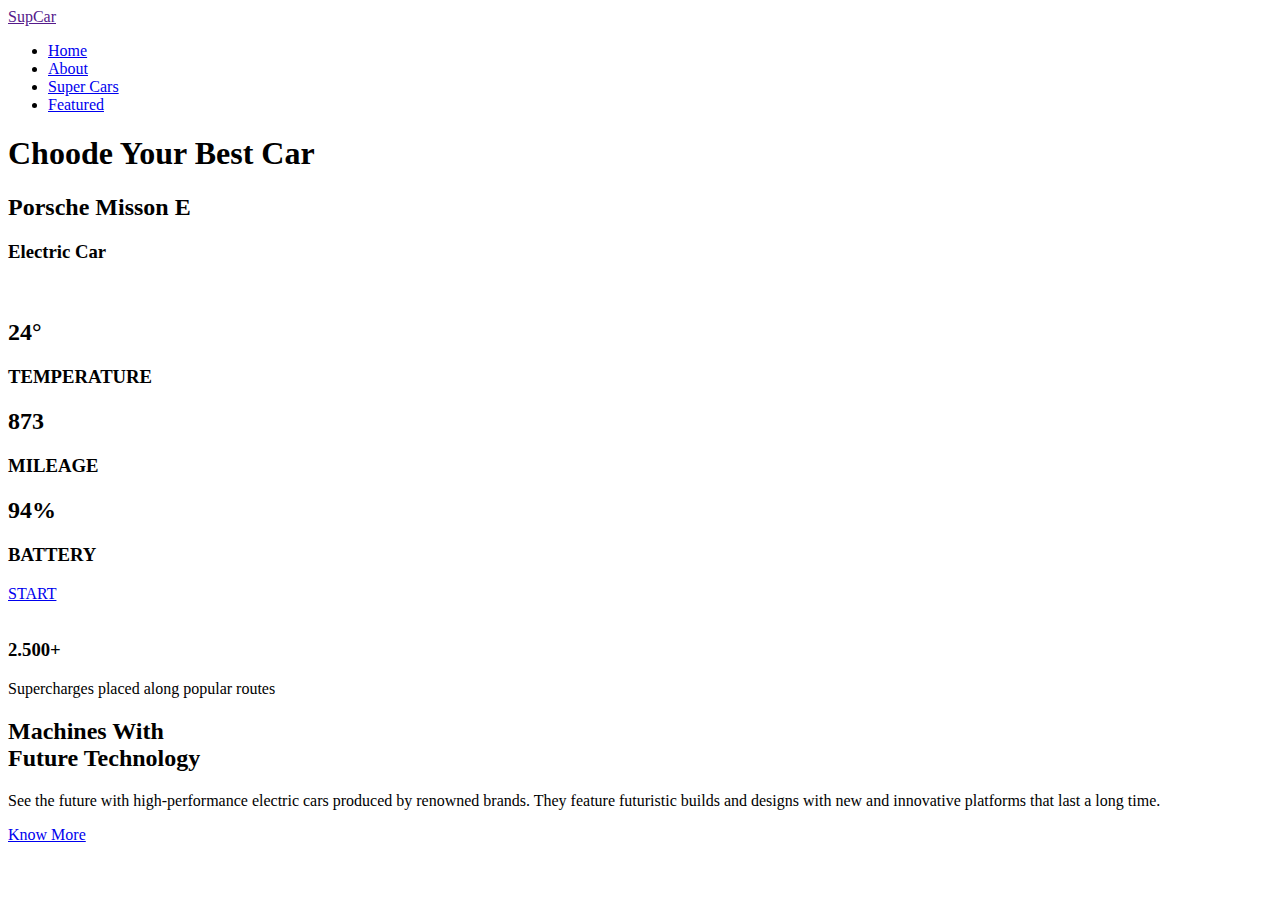
==== index.html @ 972b1c5b "button edit css" ====
<!DOCTYPE html>
<html lang="en">

<head>
    <meta charset="UTF-8">
    <meta name="viewport" content="width=device-width, initial-scale=1.0">

    <!--=============== FAVICON ===============-->
    <link rel="shortcut icon" href="assets/img/favicon.png" type="image/x-icon">

    <!--=============== REMIX ICONS ===============-->
    <link href="https://cdn.jsdelivr.net/npm/remixicon@2.5.0/fonts/remixicon.css" rel="stylesheet">

    <!--=============== SWIPER CSS ===============-->
    <link rel="stylesheet" href="">

    <!--=============== CSS ===============-->
    <link rel="stylesheet" href="assets/css/styles.css">
    <link rel="stylesheet" href="assets/css/myCustom.css">

    <title>Super car website - AbdullahMoin</title>
</head>

<body>
    <!--==================== HEADER ====================-->
    <header class="header" id="header">
        <nav class="nav container">
            <a href="" class="nav__logo">
                <i class="ri-steering-fill"></i>
                SupCar
            </a>
            <div class="nav__menu" id="nav-menu">
                <ul class="nav__list">
                    <li class="nav__item">
                        <a href="#home" class="nav__link">Home</a>
                    </li>
                    <li class="nav__item">
                        <a href="#about" class="nav__link">About</a>
                    </li>
                    <li class="nav__item">
                        <a href="#supercar" class="nav__link">Super Cars</a>
                    </li>
                    <li class="nav__item">
                        <a href="#featured" class="nav__link">Featured</a>
                    </li>
                </ul>

                <div class="nav__close" id="nav-close">
                    <i class="ri-close-line"></i>
                </div>
            </div>

            <!-- Togglar Button -->
            <div class="nav__toggle" id="nav-toggle">
                <i class="ri-menu-line"></i>
            </div>

        </nav>
    </header>

    <!--==================== MAIN ====================-->
    <main class="main">
        <!--==================== HOME ====================-->
        <section class="home section" id="home">
            <div class="shape shape__big"></div>
            <div class="shape shape__small"></div>


            <div class="home__container container grid">
                <div class="home__data">
                    <h1 class="home__title">
                        Choode Your Best Car
                    </h1>
                    <h2 class="home__subtitle">
                        Porsche Misson E
                    </h2>
                    <h3 class="home__elec">
                        <i class="ri-flashlight-fill"></i>
                        Electric Car
                    </h3>
                </div>

                <img src="assets/img/home.png" alt="" class="home__img">
                <div class="home__car">
                    <div class="home__car-data">
                        <div class="home__car-icon">
                            <i class="ri-temp-cold-line"></i>
                        </div>
                        <h2 class="home__car-number">24°</h2>
                        <h3 class="home__car-name">TEMPERATURE</h3>

                    </div>

                    <div class="home__car-data">
                        <div class="home__car-icon">
                            <i class="ri-dashboard-2-line"></i>
                        </div>
                        <h2 class="home__car-number">873</h2>
                        <h3 class="home__car-name">MILEAGE</h3>

                    </div>
                    <div class="home__car-data">
                        <div class="home__car-icon">
                            <i class="ri-flashlight-fill"></i>
                        </div>
                        <h2 class="home__car-number">94%</h2>
                        <h3 class="home__car-name">BATTERY</h3>

                    </div>

                </div>

                <a href="#" class="home__button">START</a>
            </div>

        </section>

        <!--==================== ABOUT ====================-->
        <section class="about section" id="about">
            <div class="about__container container grid">
                <div class="about__group">
                    <img src="assets/img/about.png" alt="" class="about__img">

                    <div class="about__card">
                        <h3 class="about__card-title">2.500+</h3>
                        <p class="about__card-description">Supercharges placed along popular routes</p>
                    </div>
                </div>

                <div class="about__data">
                    <h2 class="section__title about__title">Machines With <br> Future Technology</h2>
                    <p class="about__description">See the future with high-performance electric cars produced by
                        renowned brands. They feature futuristic builds and designs with
                        new and innovative platforms that last a long time.</p>

                    <a href="#" class="button">Know More</a>
                </div>


            </div>

        </section>

        <!--==================== POPULAR ====================-->
        <section class="popular section" id="popular">

        </section>

        <!--==================== FEATURES ====================-->
        <section class="features section">

        </section>

        <!--==================== FEATURED ====================-->
        <section class="featured section" id="featured">

        </section>

        <!--==================== OFFER ====================-->
        <section class="offer section">

        </section>

        <!--==================== LOGOS ====================-->
        <section class="logos section">

        </section>
    </main>

    <!--==================== FOOTER ====================-->
    <footer class="footer section">

    </footer>


    <!--========== SCROLL UP ==========-->


    <!--=============== SCROLL REVEAL ===============-->
    <script src=""></script>

    <!--=============== SWIPER JS ===============-->
    <script src=""></script>

    <!--=============== MIXITUP JS ===============-->
    <script src=""></script>

    <!--=============== MAIN JS ===============-->
    <script src="assets/js/main.js"></script>
</body>

</html>
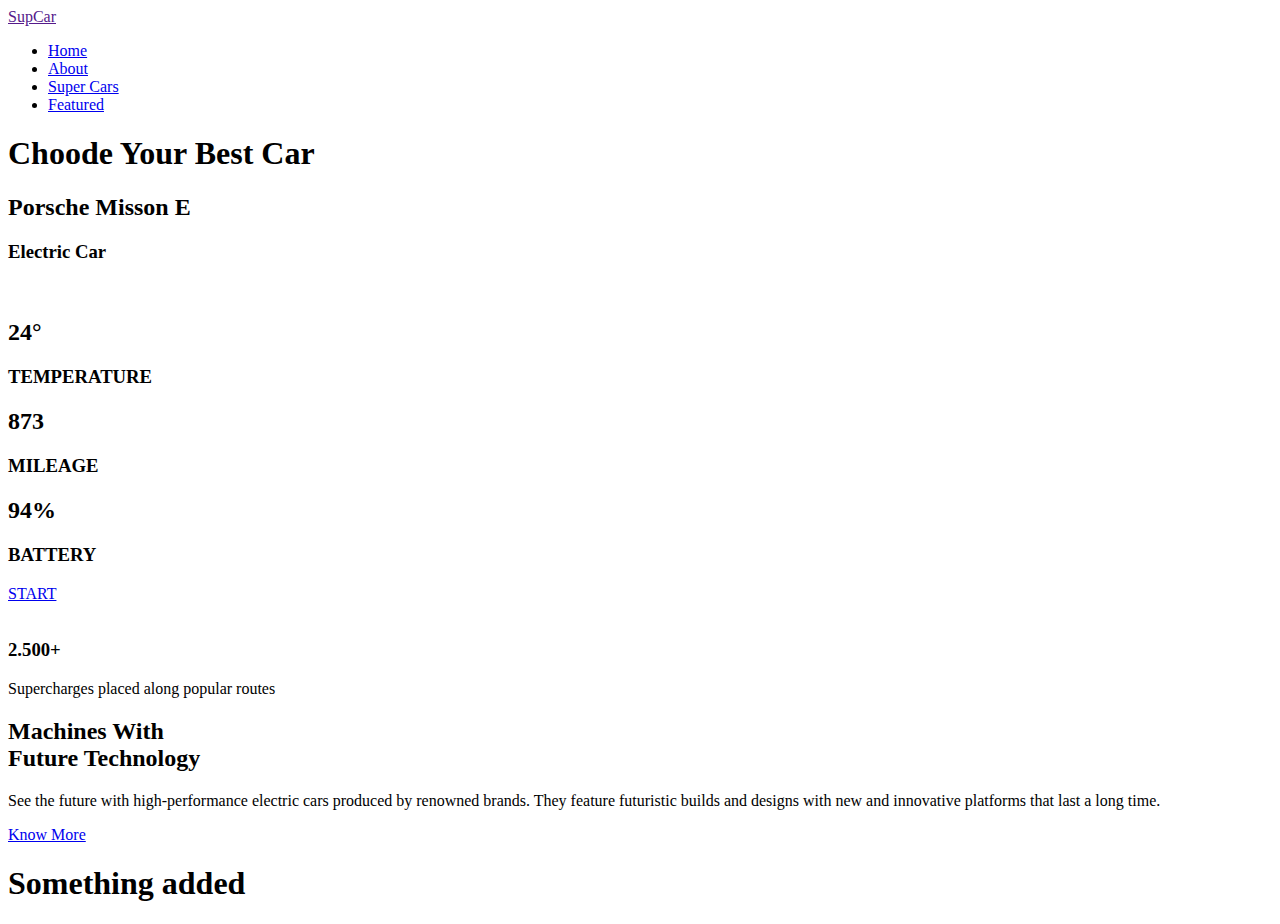
==== commit 03acd05e: "added" ====
--- a/index.html
+++ b/index.html
@@ -139,6 +139,8 @@
 
             </div>
 
+            <h1>Something added</h1>
+
         </section>
 
         <!--==================== POPULAR ====================-->
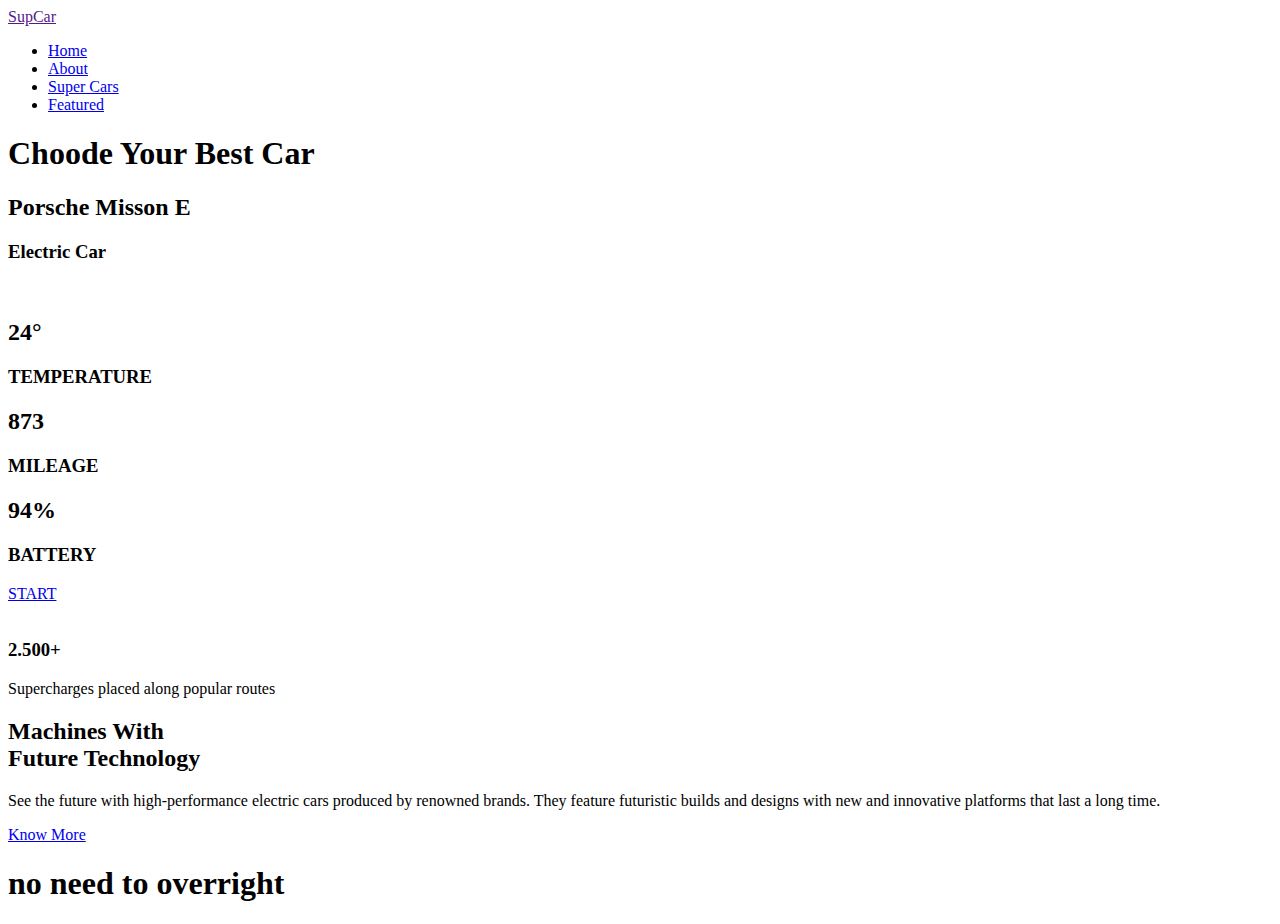
==== commit 121a594c: "git checked" ====
--- a/index.html
+++ b/index.html
@@ -138,8 +138,7 @@
 
 
             </div>
-
-            <h1>Something added</h1>
+            <h1>no need to overright</h1>
 
         </section>
 
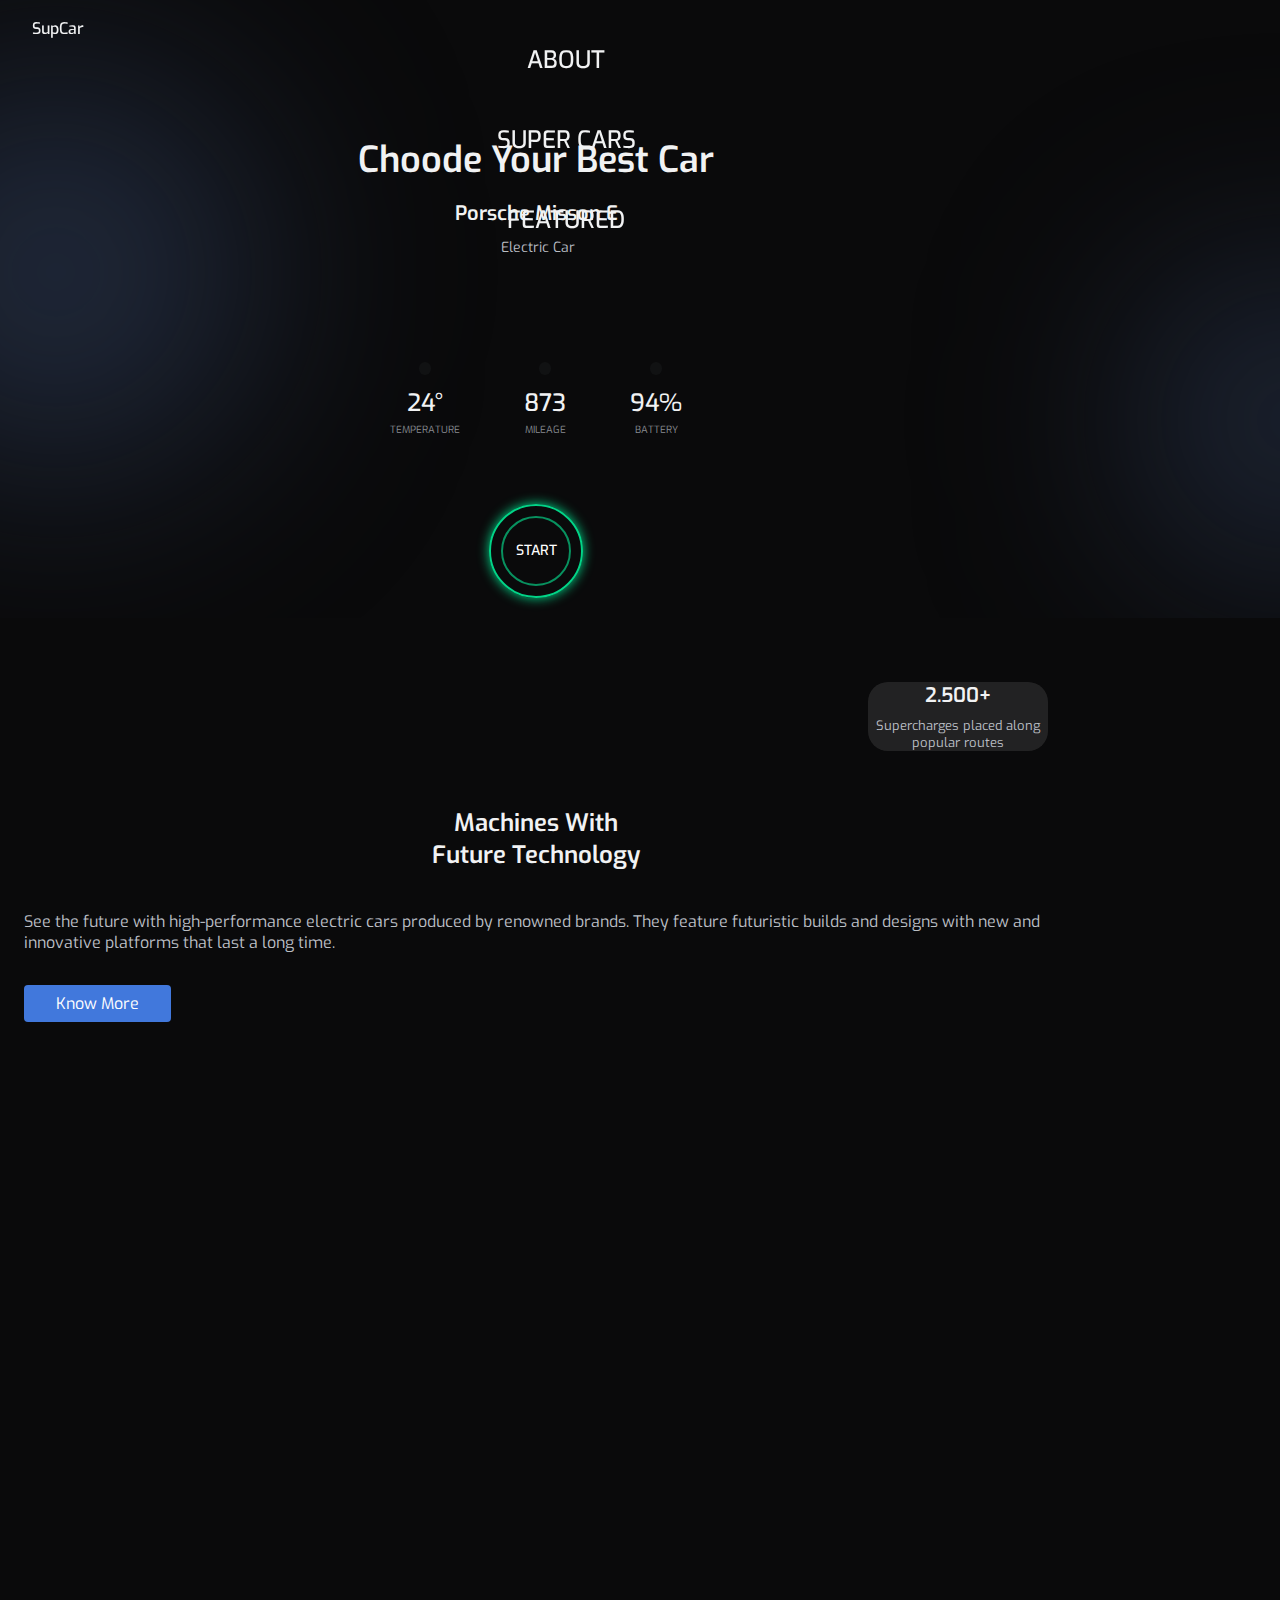
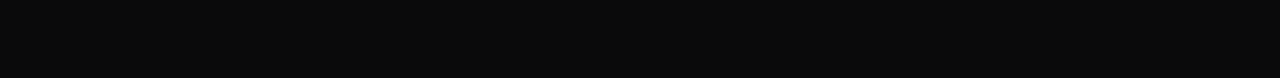
==== commit 74c88506: "laptop Update" ====
--- a/index.html
+++ b/index.html
@@ -138,7 +138,7 @@
 
 
             </div>
-            <h1>no need to overright</h1>
+            
 
         </section>
 
--- a/assets/css/styles.css
+++ b/assets/css/styles.css
@@ -0,0 +1,446 @@
+/*=============== GOOGLE FONTS ===============*/
+@import url("https://fonts.googleapis.com/css2?family=Exo:wght@400;500;600&display=swap");
+
+/*=============== VARIABLES CSS ===============*/
+:root {
+  --header-height: 3.5rem;
+
+  /*========== My Custom Colors ==========*/
+  /*Color mode HSL(hue, saturation, lightness)*/
+  --first-color: hsl(219, 69%, 56%);
+  --first-color-alt: hsl(219, 69%, 52%);
+  --title-color: hsl(219, 8%, 95%);
+  --text-color: hsl(219, 8%, 75%);
+  --text-color-light: hsl(219, 4%, 55%);
+  --white-color: #fff;
+  --body-color: hsl(219, 4%, 4%);
+  --container-color: hsl(219, 4%, 7%);
+
+  /*========== My Custom Font and typography ==========*/
+  /*.5rem = 8px | 1rem = 16px ...*/
+  --body-font: 'Exo', sans-serif;
+  --h1-font-size: 1.5rem;
+  --h2-font-size: 1.25rem;
+  --h3-font-size: 1rem;
+  --normal-font-size: .938rem;
+  --small-font-size: .813rem;
+  --smaller-font-size: .75rem;
+
+  /*========== Font weight ==========*/
+  --font-medium: 500;
+  --font-semi-bold: 600;
+
+  /*========== z index ==========*/
+  --z-tooltip: 10;
+  --z-fixed: 100;
+}
+
+@media screen and (min-width: 968px) {
+  :root {
+    --h1-font-size: 2.25rem;
+    --h2-font-size: 1.5rem;
+    --h3-font-size: 1.25rem;
+    --normal-font-size: 1rem;
+    --small-font-size: .875rem;
+    --smaller-font-size: .813rem;
+  }
+}
+
+/*=============== BASE ===============*/
+* {
+  box-sizing: border-box;
+  padding: 0;
+  margin: 0;
+}
+
+html {
+  scroll-behavior: smooth;
+}
+
+body {
+  font-family: var(--body-font);
+  font-size: var(--normal-font-size);
+  background-color: var(--body-color);
+  color: var(--text-color);
+}
+
+h1, h2, h3 {
+  color: var(--title-color);
+  font-weight: var(--font-semi-bold);
+}
+
+ul {
+  list-style: none;
+}
+
+a {
+  text-decoration: none;
+}
+
+img {
+  max-width: 100%;
+  height: auto;
+}
+
+/*=============== REUSABLE CSS CLASSES ===============*/
+.container {
+  max-width: 1024px;
+  margin-right: 1.5rem;
+  margin-left: 1.5rem;
+}
+
+.grid {
+  display: grid;
+  gap: 1.5rem;
+}
+
+.section {
+  padding: 4.5rem 0 2rem;
+}
+
+.section__title {
+  font-size: var(--h2-font-size);
+  text-align: center;
+  margin-bottom: 2.5rem;
+}
+
+.main {
+  overflow: hidden;
+}
+
+/* ======== Shape Design ======*/
+
+.shape{
+  background-color: hsla(219, 33%, 32%, .5);
+  filter:blur(112px);
+  border-radius: 50%;
+
+}
+.shape__big{
+  width: 400px;
+  height: 400px;
+
+}
+.shape__small{
+  width: 300px;
+  height: 300px;
+
+}
+
+/*=============== HEADER & NAV ===============*/
+
+.header{
+  width: 100%;
+  background-color: transparent;
+  position: fixed;
+  top: 0;
+  left: 0;
+  z-index: var(--z-fixed);
+}
+.nav{
+  height: var(--header-height);
+  display: flex;
+  justify-content: space-between;
+  align-items: center;
+}
+.nav__logo,
+.nav__toggle{
+  color: var(--title-color);
+  display: inline-flex;
+}
+.nav__logo{
+  align-items: center;
+  column-gap: .5rem;
+  font-weight: var(--font-medium);
+  transition: .3s;
+}
+.nav__logo i{
+font-size: 1.25rem;
+}
+.nav__logo:hover{
+  color: var(--first-color);
+}
+.nav__toggle{
+  font-size: 1.25rem;
+  cursor: pointer;
+}
+@media screen and (max-width: 767px) {
+  .nav__menu{
+    position: fixed;
+    background-color: hsl(0, 0%, 100%, .1);
+    top: 0;
+    right: -100%;
+    width: 100%;
+    height: 100%;
+    backdrop-filter: blur(96px);
+    transition: .3s;
+  }
+}
+
+.nav__list{
+display: flex;
+flex-direction: column;
+text-align: center;
+row-gap: 3rem;
+padding-top: 9rem;
+}
+.nav__link{
+  text-transform: uppercase;
+  color: var(--title-color);
+  font-size: var(--h2-font-size);
+  font-weight: var(--font-medium);
+  transition: .3s;
+}
+.nav__link:hover{
+  color: var(--first-color);
+
+}
+.nav__close{
+  font-size: 2rem;
+  column-rule: var(--white-color);
+  position: absolute;
+  top: 1rem;
+  right: 1rem;
+  cursor: pointer;
+}
+/* Show menu */
+.show-menu{
+  right: 0;
+}
+
+/* Change background header */
+.scroll-header{
+  border-radius: 0 0 1rem 1rem;
+  background-color: var(--body-color);
+  box-shadow: 0 2px 4px hsla(0, 0%, 1%, 1);
+}
+
+/* Active link */
+
+
+/*=============== HOME ===============*/
+
+.home{
+  position: relative;
+  overflow: hidden;
+
+}
+.home__container{
+  position: relative;
+  padding-top: 4rem;
+  row-gap: 3rem;
+}
+.home__data{
+  text-align: center;
+}
+.home__title{
+  font-size: var(--h1-font-size);
+  margin-bottom: 1rem;
+}
+.home__subtitle{
+  font-size: var(--h3-font-size);
+  margin-bottom: .25rem;
+}
+.home__elec{
+  font-size: var(--small-font-size);
+  font-weight: 400;
+  color: var(--text-color);
+  display: inline-flex;
+  align-items: center;
+  column-gap: .25rem;
+
+}
+.home__elec i{
+  color: var(--first-color);
+
+}
+.home__img{
+  width: 280px;
+  justify-self: center;
+
+}
+.home__car{
+  display: flex;
+  justify-content: center;
+  align-items: center;
+  column-gap: 4rem;
+  margin-bottom: 2rem;
+
+}
+.home__car-name{
+  font-size: .625rem;
+  font-weight: 400;
+  color: var(--text-color-light);
+
+}
+.home__car-data{
+  text-align: center;
+
+}
+.home__car-number{
+  font-size: var(--h2-font-size);
+  font-weight: var(--font-medium);
+  margin-bottom: .25rem;
+
+}
+.home__car-icon{
+  background-color: var(--container-color);
+  border-radius: 50%;
+  padding: .376rem;
+  display: inline-flex;
+  justify-content: center;
+  align-items: center;
+  font-size: .875rem;
+  margin-bottom: .75rem;
+
+}
+.home__button{
+  position: relative;
+  border: 2px solid hsl(158, 89%, 30%);
+  width: 70px;
+  height: 70px;
+  border-radius: 50%;
+  display: flex;
+  align-items: center;
+  justify-content: center;
+  justify-self: center;
+  font-size: var(--small-font-size);
+  color: var(--white-color);
+  font-weight: var(--font-medium);
+}
+
+.home__button::before{
+  content: '';
+  border: 2px solid hsl(158, 98%, 42%);
+  width: 90px;
+  height: 90px;
+  position: absolute;
+  border-radius: 50%;
+  box-shadow: 0 0 12px hsl(158, 98%, 43%);
+  transition: .3s;
+  animation: button;
+
+}
+
+.home .shape__big,
+.home .shape__small{
+  position: absolute;
+}
+
+.home .shape__big{
+  left: -9rem;
+  right: -4rem;
+}
+.home .shape__small{
+  right: -10rem;
+  bottom: 3rem;
+}
+
+/* Button animate */
+@keyframes button {
+  0%{
+    box-shadow: 0 0 12px hsl(158, 98%, 43%);
+
+  }
+  50%{
+    box-shadow: 0 0 24px hsl(158, 98%, 43%);
+
+  }
+  
+}
+
+/*=============== BUTTON ===============*/
+.button{
+  display: inline-block;
+  background-color: var(--first-color);
+  color: var(--white-color);
+  padding: .5rem 2rem;
+  border-radius: .25rem;
+  font-size: var(--normal-font-size);
+  transition: .3s;
+}
+.button:hover{
+  background-color: var(--first-color-alt);
+}
+
+/*=============== ABOUT ===============*/
+.about__container{
+  row-gap: 6rem;
+
+}
+.about__group{
+  position: relative;
+
+}
+.about_-img{
+  width: 310px;
+  border-radius: .5rem;
+
+}
+.about__card{
+  width: 180px;
+  position: absolute;
+  right: 0;
+  bottom: -2.5rem;
+  background-color: hsla(0, 0%, 100%, .1);
+  backdrop-filter: 1rem .75rem;
+  text-align: center;
+  border-radius: 1.25rem;
+}
+.about__card-title{
+  font-size: var(--h3-font-size);
+  margin-bottom: 0.5rem;
+}
+.about__card-description{
+  font-size: var(--smaller-font-size);
+}
+
+.about_-title{
+  text-align: initial;
+  margin-bottom: 2rem;
+}
+.about__description{
+  margin-bottom: 2rem;
+}
+
+/*=============== POPULAR ===============*/
+
+
+/* Swiper class */
+
+
+/*=============== FEATURES ===============*/
+
+
+/*=============== FEATURED ===============*/
+
+
+/* Active link featured */
+
+
+/*=============== OFFER ===============*/
+
+
+/*=============== LOGOS ===============*/
+
+
+/*=============== FOOTER ===============*/
+
+
+/*=============== SCROLL BAR ===============*/
+
+
+/*=============== SCROLL UP ===============*/
+
+
+/* Show Scroll Up*/
+
+
+/*=============== BREAKPOINTS ===============*/
+/* For small devices */
+
+
+/* For medium devices */
+
+
+/* For large devices */
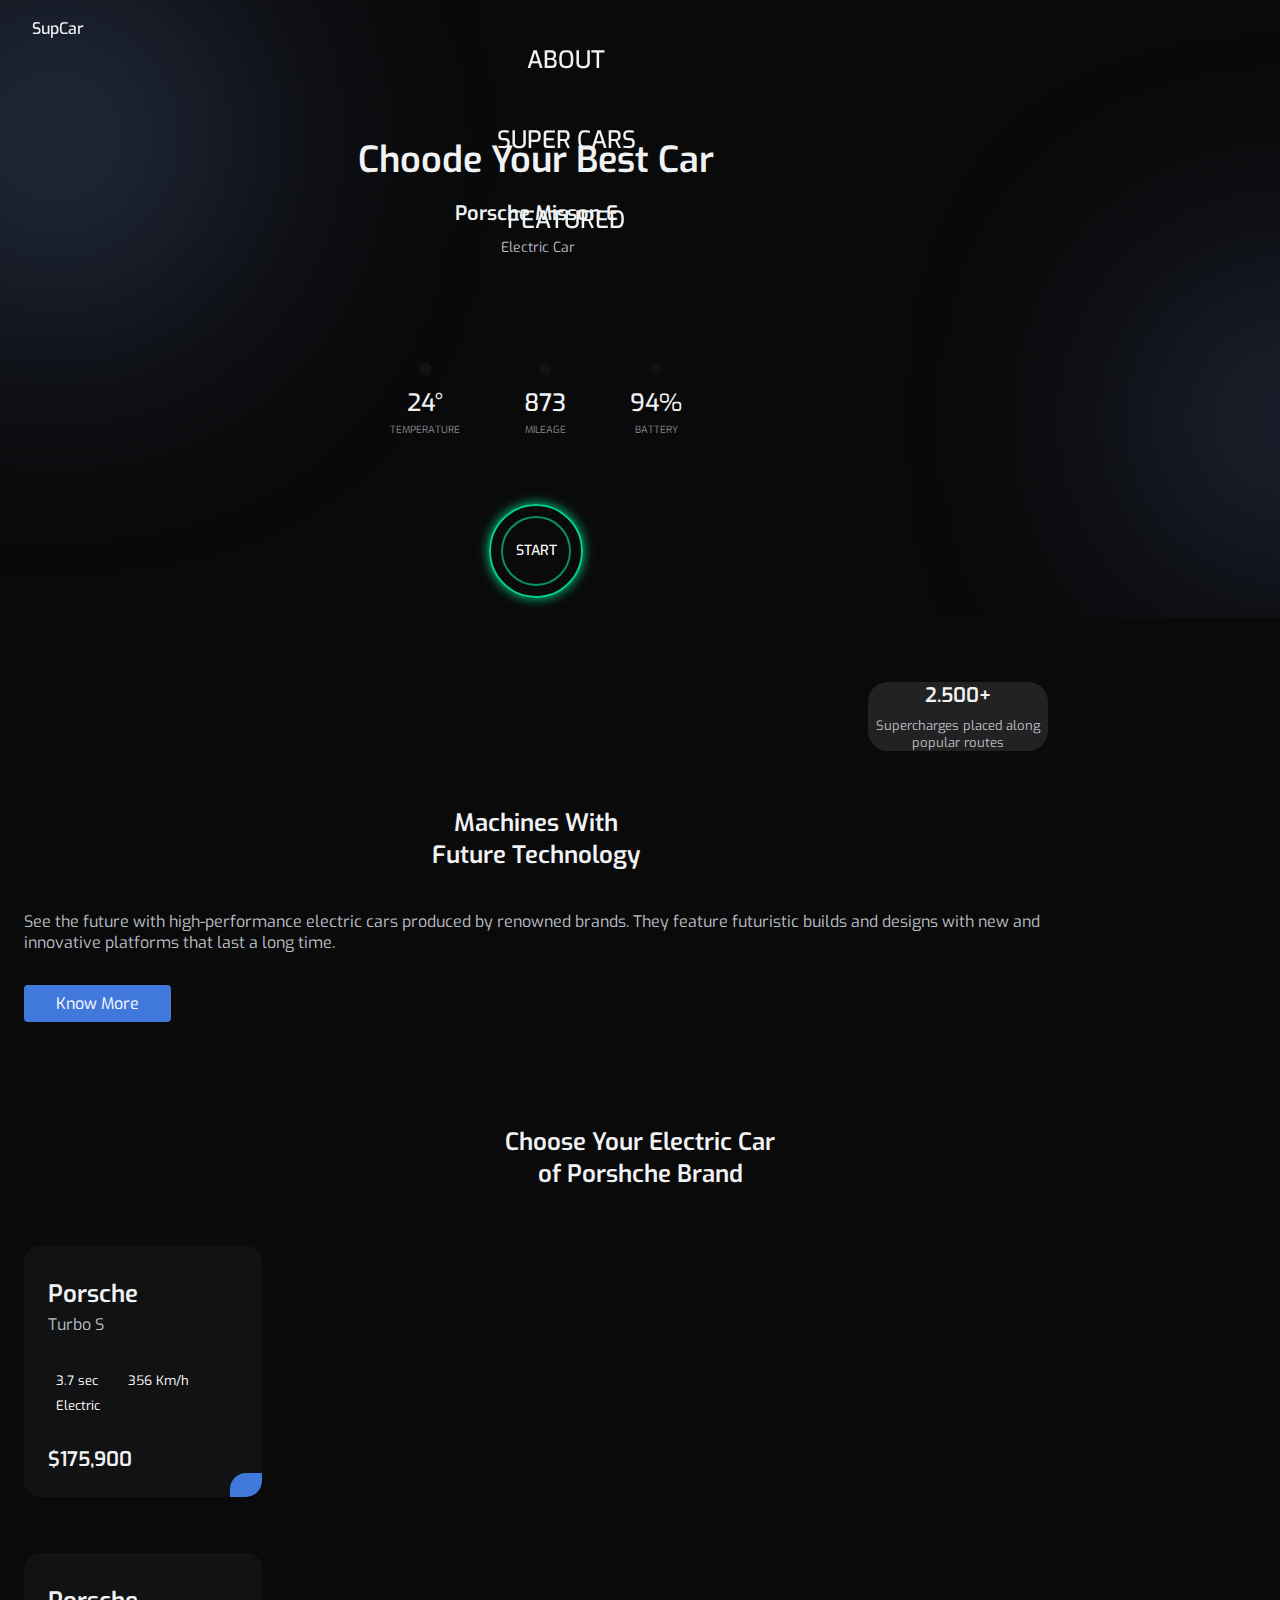
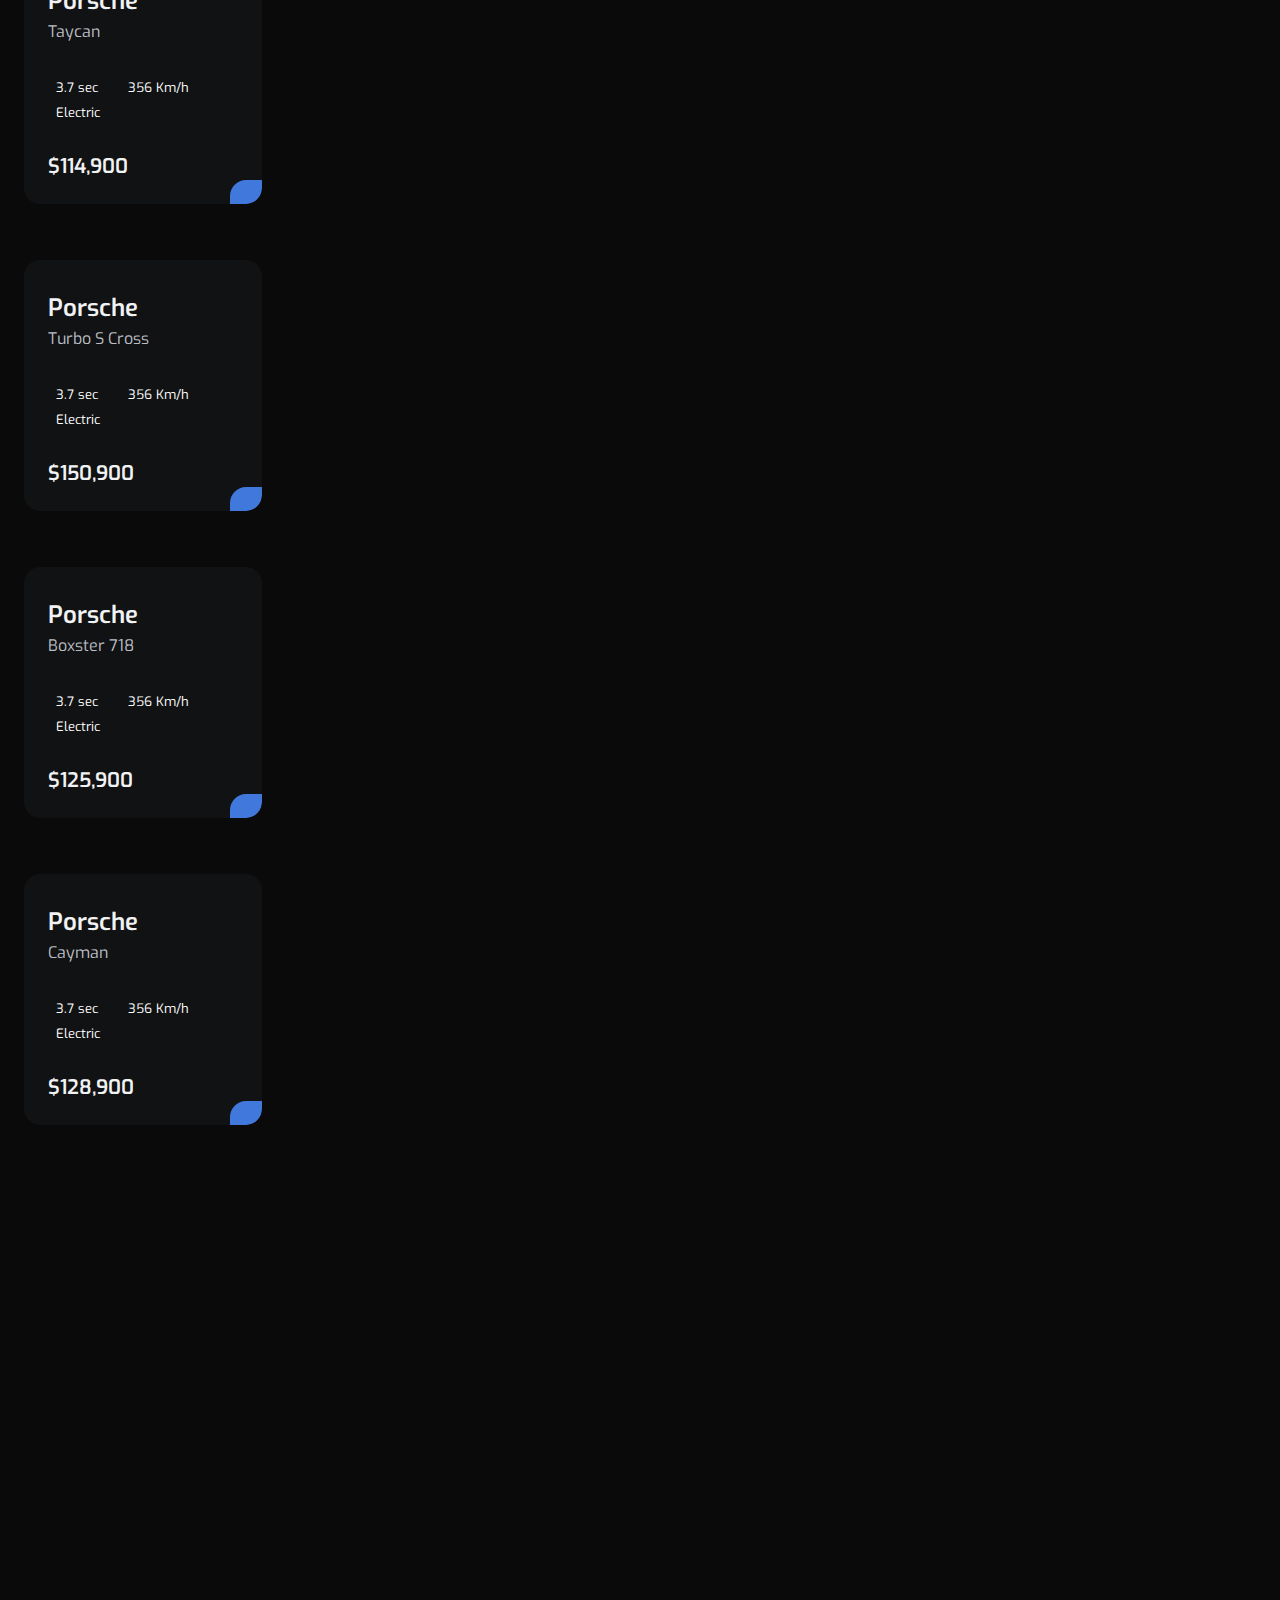
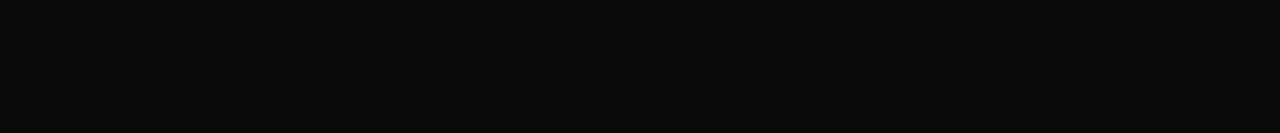
==== commit 0dc2e930: "popular section" ====
--- a/index.html
+++ b/index.html
@@ -12,7 +12,7 @@
     <link href="https://cdn.jsdelivr.net/npm/remixicon@2.5.0/fonts/remixicon.css" rel="stylesheet">
 
     <!--=============== SWIPER CSS ===============-->
-    <link rel="stylesheet" href="">
+    <link rel="stylesheet" href="assets/css/swiper-bundle.min.css">
 
     <!--=============== CSS ===============-->
     <link rel="stylesheet" href="assets/css/styles.css">
@@ -144,6 +144,149 @@
 
         <!--==================== POPULAR ====================-->
         <section class="popular section" id="popular">
+            <h2 class="section__title">
+                Choose Your Electric Car <br> of Porshche Brand
+            </h2>
+            <div class="popular__container container swiper">
+                <div class="swiper-wrapper">
+                    <article class="popular__card swiper-slide">
+                        <div class="shape shape__smaller">
+
+                            <h1 class="popular__title">Porsche</h1>
+                            <h3 class="popular__subtitle">Turbo S</h3>
+
+                            <img src="assets/img/popular1.png" alt="" class="popular__img">
+
+                            <div class="popular__data">
+                                <div class="popular__data-group">
+                                    <i class="ri-dashboard-2-line"></i> 3.7 sec
+                                </div>
+                                <div class="popular__data-group">
+                                    <i class="ri-exchange-funds-line"></i> 356 Km/h
+                                </div>
+                                <div class="popular__data-group">
+                                    <i class="ri-charging-pile-2-line"></i> Electric
+                                </div>
+                            </div>
+
+                            <h3 class="popular__price">$175,900</h3>
+                            <button class="button popular__button">
+                                <i class="ri-shopping-bag-2-line"></i>
+                            </button>
+                        </div>
+                    </article>
+
+                    <article class="popular__card swiper-slide">
+                        <div class="shape shape__smaller">
+
+                            <h1 class="popular__title">Porsche</h1>
+                            <h3 class="popular__subtitle">Taycan</h3>
+
+                            <img src="assets/img/popular2.png" alt="" class="popular__img">
+
+                            <div class="popular__data">
+                                <div class="popular__data-group">
+                                    <i class="ri-dashboard-2-line"></i> 3.7 sec
+                                </div>
+                                <div class="popular__data-group">
+                                    <i class="ri-exchange-funds-line"></i> 356 Km/h
+                                </div>
+                                <div class="popular__data-group">
+                                    <i class="ri-charging-pile-2-line"></i> Electric
+                                </div>
+                            </div>
+
+                            <h3 class="popular__price">$114,900</h3>
+                            <button class="button popular__button">
+                                <i class="ri-shopping-bag-2-line"></i>
+                            </button>
+                        </div>
+                    </article>
+
+                    <article class="popular__card swiper-slide">
+                        <div class="shape shape__smaller">
+
+                            <h1 class="popular__title">Porsche</h1>
+                            <h3 class="popular__subtitle">Turbo S Cross</h3>
+
+                            <img src="assets/img/popular3.png" alt="" class="popular__img">
+
+                            <div class="popular__data">
+                                <div class="popular__data-group">
+                                    <i class="ri-dashboard-2-line"></i> 3.7 sec
+                                </div>
+                                <div class="popular__data-group">
+                                    <i class="ri-exchange-funds-line"></i> 356 Km/h
+                                </div>
+                                <div class="popular__data-group">
+                                    <i class="ri-charging-pile-2-line"></i> Electric
+                                </div>
+                            </div>
+
+                            <h3 class="popular__price">$150,900</h3>
+                            <button class="button popular__button">
+                                <i class="ri-shopping-bag-2-line"></i>
+                            </button>
+                        </div>
+                    </article>
+
+                    <article class="popular__card swiper-slide">
+                        <div class="shape shape__smaller">
+
+                            <h1 class="popular__title">Porsche</h1>
+                            <h3 class="popular__subtitle">Boxster 718</h3>
+
+                            <img src="assets/img/popular4.png" alt="" class="popular__img">
+
+                            <div class="popular__data">
+                                <div class="popular__data-group">
+                                    <i class="ri-dashboard-2-line"></i> 3.7 sec
+                                </div>
+                                <div class="popular__data-group">
+                                    <i class="ri-exchange-funds-line"></i> 356 Km/h
+                                </div>
+                                <div class="popular__data-group">
+                                    <i class="ri-charging-pile-2-line"></i> Electric
+                                </div>
+                            </div>
+
+                            <h3 class="popular__price">$125,900</h3>
+                            <button class="button popular__button">
+                                <i class="ri-shopping-bag-2-line"></i>
+                            </button>
+                        </div>
+                    </article>
+
+                    <article class="popular__card swiper-slide">
+                        <div class="shape shape__smaller">
+
+                            <h1 class="popular__title">Porsche</h1>
+                            <h3 class="popular__subtitle">Cayman</h3>
+
+                            <img src="assets/img/popular5.png" alt="" class="popular__img">
+
+                            <div class="popular__data">
+                                <div class="popular__data-group">
+                                    <i class="ri-dashboard-2-line"></i> 3.7 sec
+                                </div>
+                                <div class="popular__data-group">
+                                    <i class="ri-exchange-funds-line"></i> 356 Km/h
+                                </div>
+                                <div class="popular__data-group">
+                                    <i class="ri-charging-pile-2-line"></i> Electric
+                                </div>
+                            </div>
+
+                            <h3 class="popular__price">$128,900</h3>
+                            <button class="button popular__button">
+                                <i class="ri-shopping-bag-2-line"></i>
+                            </button>
+                        </div>
+                    </article>
+                </div>
+
+                <div class="swiper-pagination"></div>
+            </div>
 
         </section>
 
@@ -181,7 +324,7 @@
     <script src=""></script>
 
     <!--=============== SWIPER JS ===============-->
-    <script src=""></script>
+    <script src="/assets/js/swiper-bundle.min.js"></script>
 
     <!--=============== MIXITUP JS ===============-->
     <script src=""></script>
--- a/assets/css/styles.css
+++ b/assets/css/styles.css
@@ -110,7 +110,7 @@
 
 /* ======== Shape Design ======*/
 
-.shape{
+.home .shape{
   background-color: hsla(219, 33%, 32%, .5);
   filter:blur(112px);
   border-radius: 50%;
@@ -125,6 +125,12 @@
   width: 300px;
   height: 300px;
 
+}
+
+.shape__smaller{
+  width: 180px;
+  /* height: 180px; */
+  /* filter: blur(64px); */
 }
 
 /*=============== HEADER & NAV ===============*/
@@ -318,7 +324,7 @@
   border-radius: 50%;
   box-shadow: 0 0 12px hsl(158, 98%, 43%);
   transition: .3s;
-  animation: button;
+  animation: button 3s infinite; 
 
 }
 
@@ -329,7 +335,7 @@
 
 .home .shape__big{
   left: -9rem;
-  right: -4rem;
+  top: -4rem;
 }
 .home .shape__small{
   right: -10rem;
@@ -405,9 +411,91 @@
 
 /*=============== POPULAR ===============*/
 
+.popular__container{
+  padding-top: 1rem;
+
+}
+.popular__card{
+  position: relative;
+  width: 238px;
+  background-color: var(--container-color);
+  padding: 2rem 1.5rem 1.5rem;
+  border-radius: 1rem;
+  margin-bottom: 3.5rem;
+  overflow: hidden;
+}
+/* .popular__card .shape__smaller{
+  position: absolute;
+  top: -2.5rem;
+  left: -2.5rem;
+} */
+
+.popular__title,
+.popular__subtitle,
+.popular__img{
+  position: relative;
+}
+.popular__title{
+  font-size: var(--h2-font-size);
+  margin-bottom: 0.25rem;
+
+}
+.popular__subtitle{
+  font-size: var(--normal-font-size);
+  color: var(--text-color);
+  font-weight: 400;
+
+}
+.popular__img{
+  width: 160px;
+  margin: .75rem 0 1.25rem 1.5rem;
+  transition: .3s;
+}
+.popular__data{
+  display: grid;
+  grid-template-columns: repeat(2, max-content);
+  gap: .5rem 1.25rem;
+  margin-bottom: 2rem;
+}
+.popular__data-group{
+  display: inline-flex;
+  align-items: center;
+  column-gap: .5rem;
+  font-size: var(--smaller-font-size);
+  color: var(--white-color);
+
+}
+.popular__data i{
+  font-size: 1rem;
+}
+.popular__price{
+  font-size: var(--h3-font-size);
+}
+.popular__button{
+  border: none;
+  outline: none;
+  padding: .75rem 1rem;
+  position: absolute;
+  right: 0;
+  bottom: 0;
+  border-radius: 1rem 0 1rem 0;
+  cursor: pointer;
+}
+.popular__button i{
+  font-size: 1.25rem;
+}
+.popular__card:hover .popular__img{
+  transform: translateY(-.5rem);
+}
 
 /* Swiper class */
 
+.swiper-pagination-bullet{
+  background: var(--text-color);
+}
+.swiper-pagination-bullet-active{
+  background-color: var(--first-color);
+}
 
 /*=============== FEATURES ===============*/
 
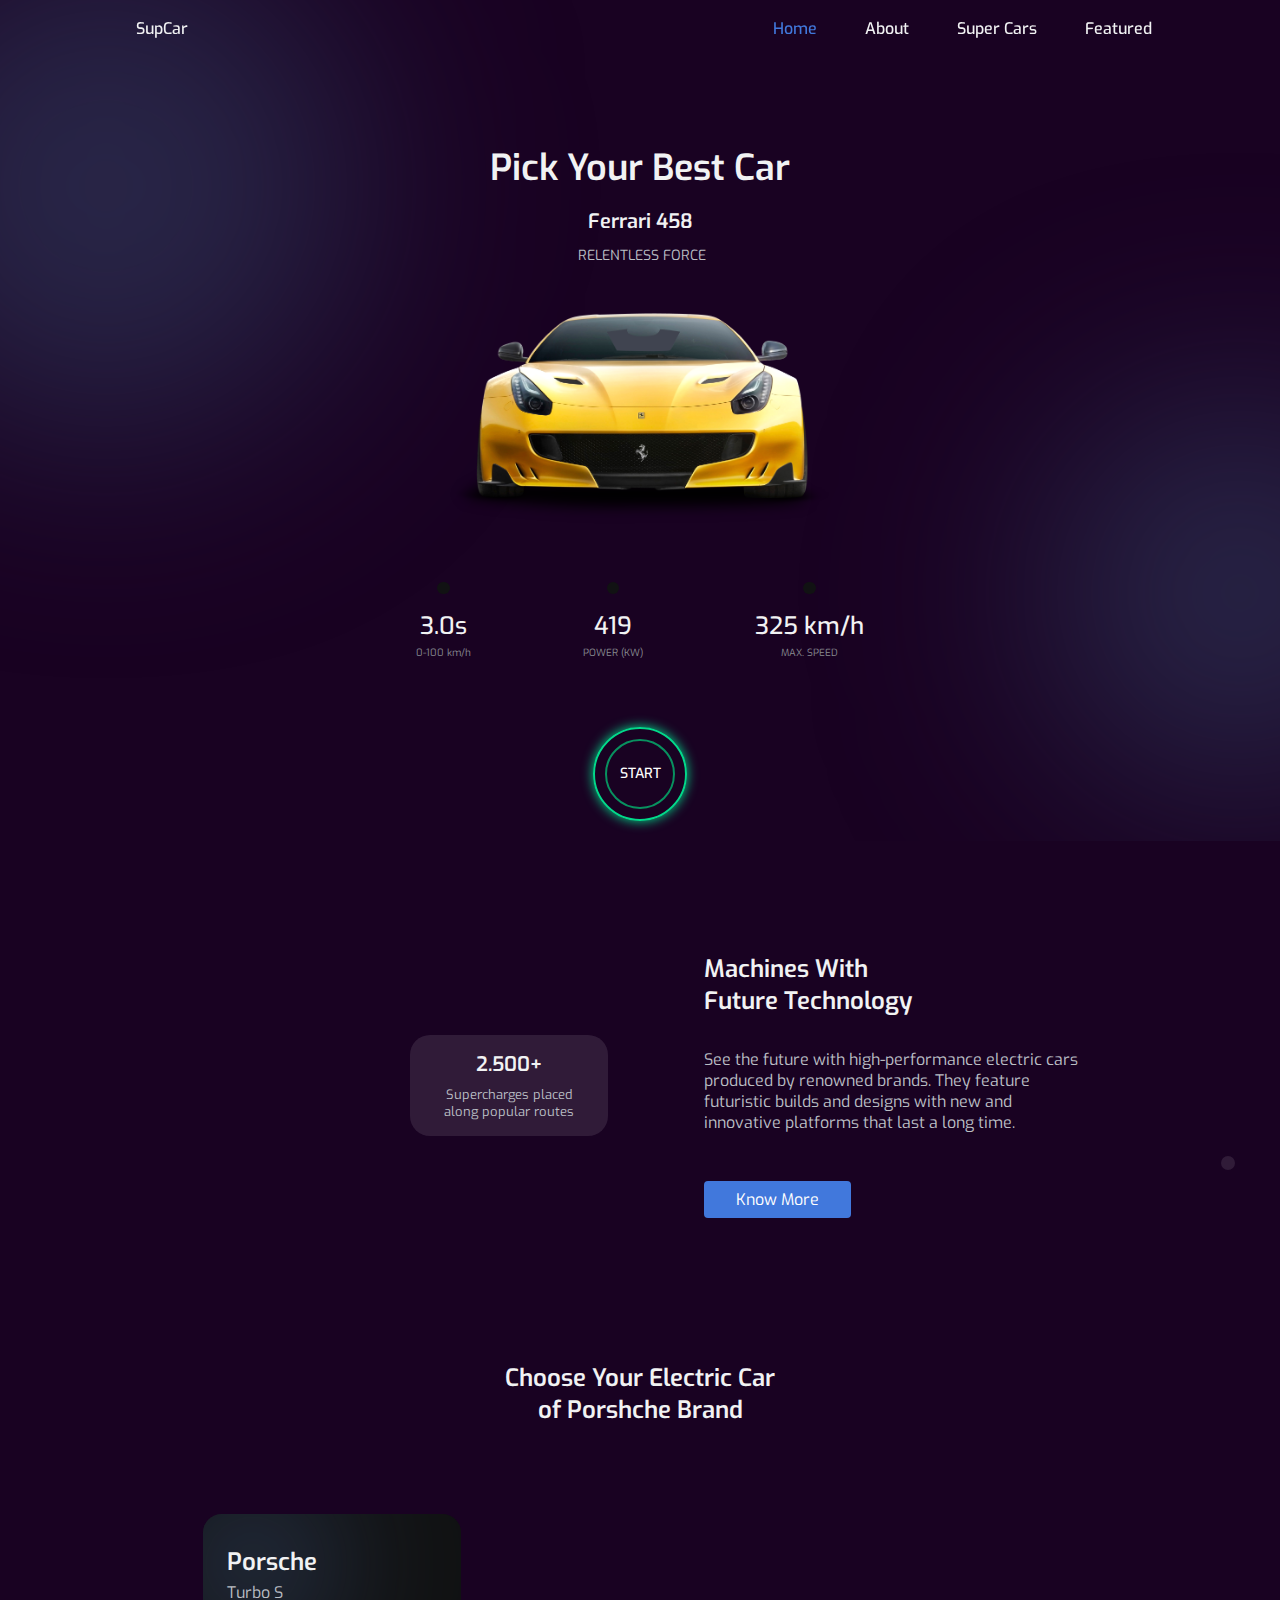
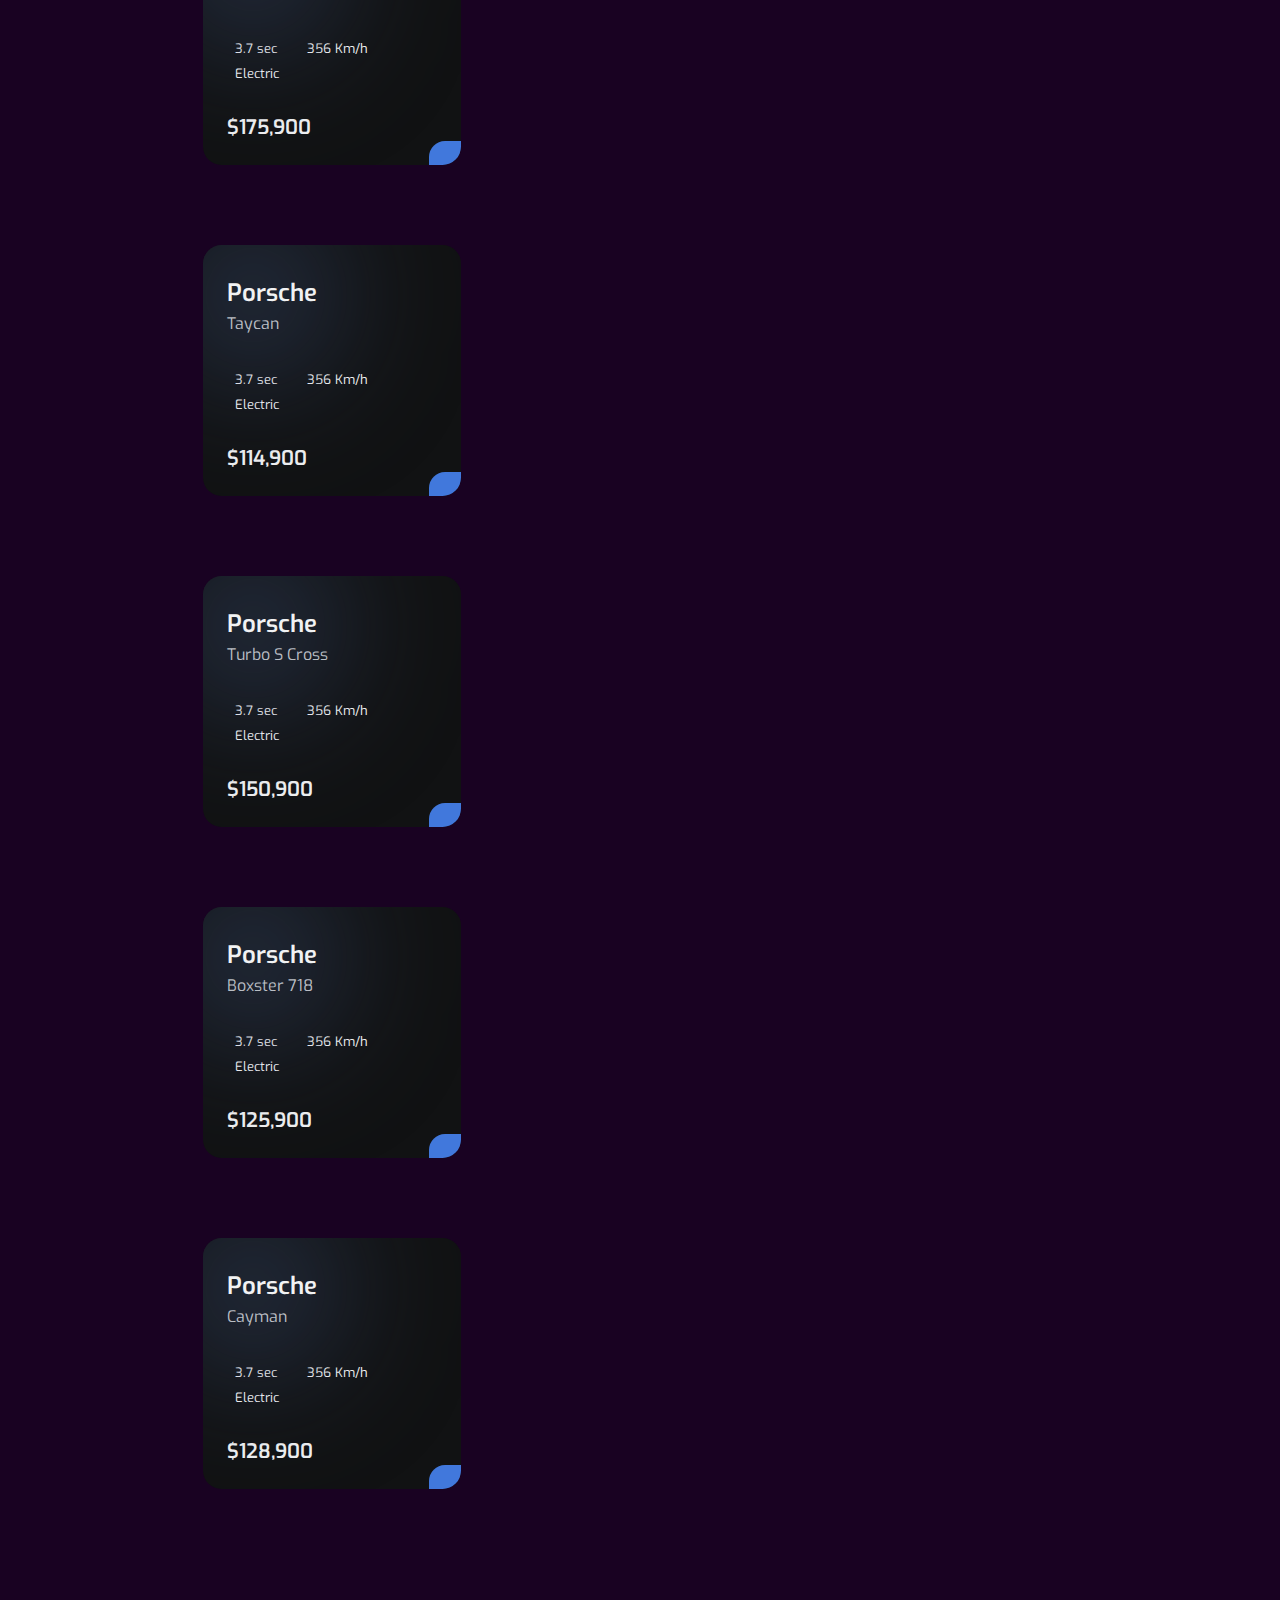
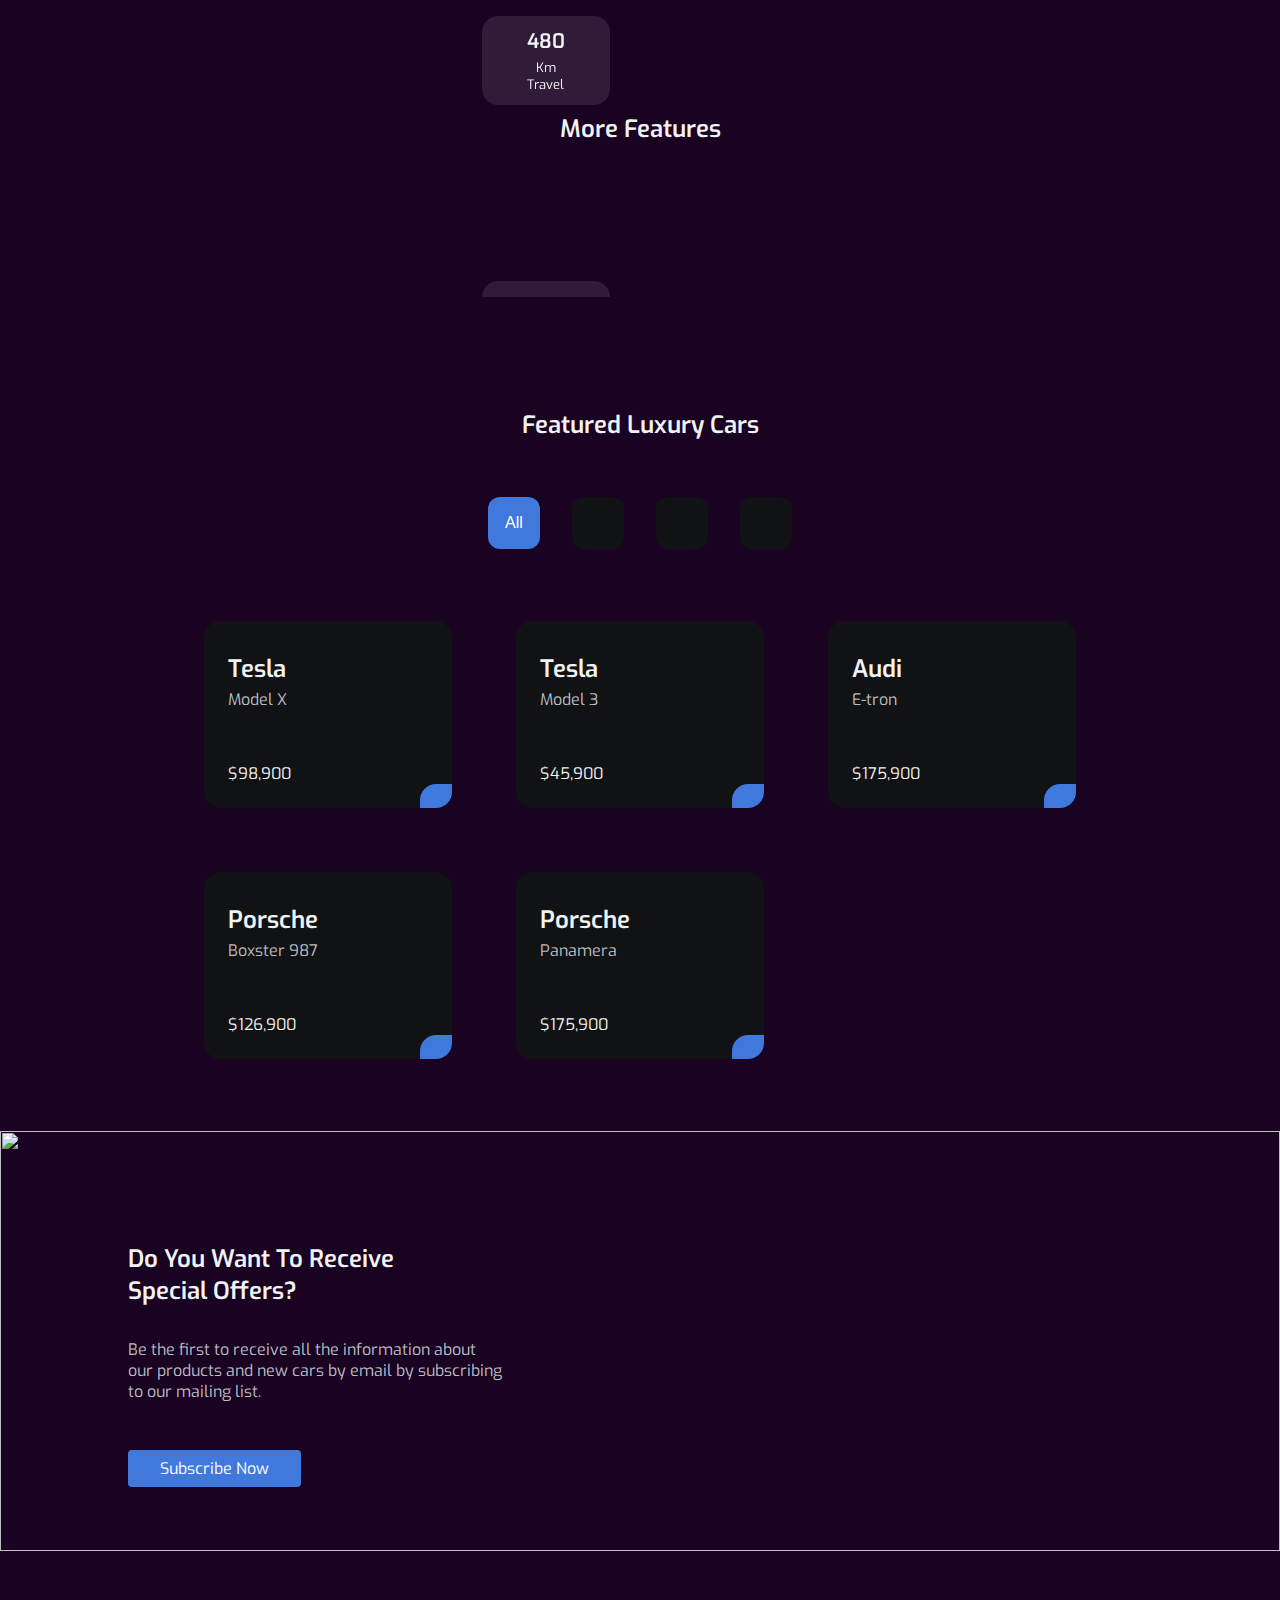
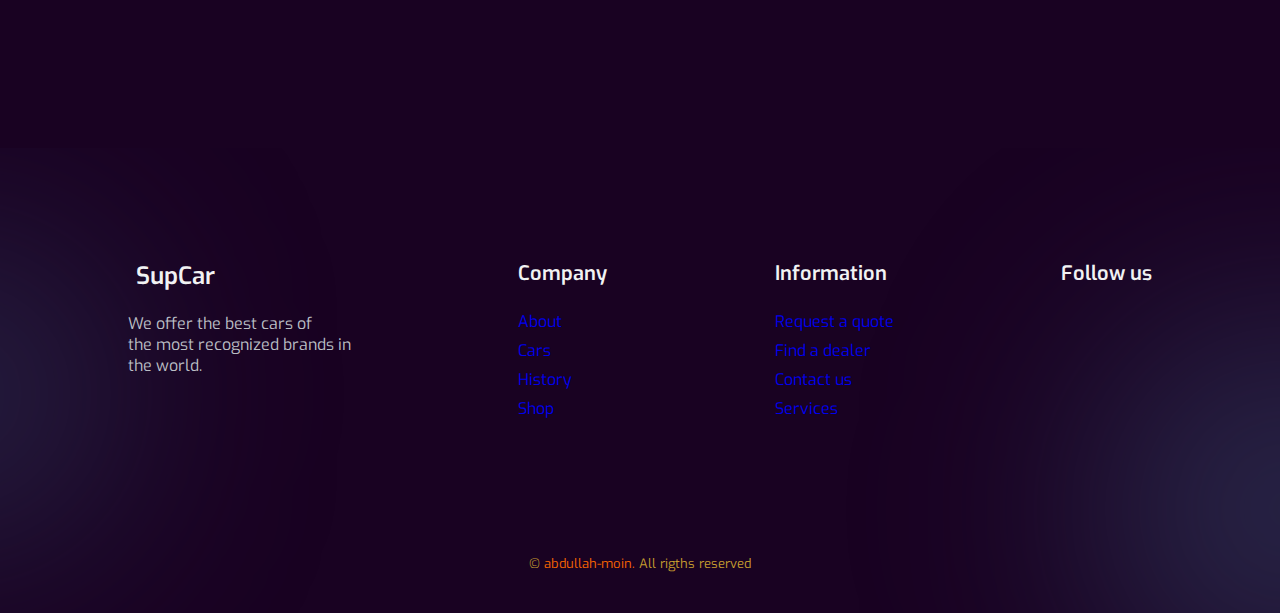
==== commit e40a5908: "completed mainframe" ====
--- a/index.html
+++ b/index.html
@@ -6,7 +6,7 @@
     <meta name="viewport" content="width=device-width, initial-scale=1.0">
 
     <!--=============== FAVICON ===============-->
-    <link rel="shortcut icon" href="assets/img/favicon.png" type="image/x-icon">
+    <link rel="shortcut icon" href="assets/img/favicon.png" type="image/x-icon" class="favicon">
 
     <!--=============== REMIX ICONS ===============-->
     <link href="https://cdn.jsdelivr.net/npm/remixicon@2.5.0/fonts/remixicon.css" rel="stylesheet">
@@ -32,13 +32,13 @@
             <div class="nav__menu" id="nav-menu">
                 <ul class="nav__list">
                     <li class="nav__item">
-                        <a href="#home" class="nav__link">Home</a>
+                        <a href="#home" class="nav__link active-link">Home</a>
                     </li>
                     <li class="nav__item">
-                        <a href="#about" class="nav__link">About</a>
+                        <a href="#about" class="nav__link ">About</a>
                     </li>
                     <li class="nav__item">
-                        <a href="#supercar" class="nav__link">Super Cars</a>
+                        <a href="#popular" class="nav__link">Super Cars</a>
                     </li>
                     <li class="nav__item">
                         <a href="#featured" class="nav__link">Featured</a>
@@ -58,36 +58,37 @@
         </nav>
     </header>
 
-    <!--==================== MAIN ====================-->
+    <!--************* MAIN CODE ****************-->
+
     <main class="main">
         <!--==================== HOME ====================-->
         <section class="home section" id="home">
-            <div class="shape shape__big"></div>
-            <div class="shape shape__small"></div>
+            <div class="shapeX shape__big"></div>
+            <div class="shapeX shape__small"></div>
 
 
             <div class="home__container container grid">
                 <div class="home__data">
                     <h1 class="home__title">
-                        Choode Your Best Car
+                        Pick Your Best Car
                     </h1>
                     <h2 class="home__subtitle">
-                        Porsche Misson E
+                        Ferrari 458 
                     </h2>
                     <h3 class="home__elec">
                         <i class="ri-flashlight-fill"></i>
-                        Electric Car
+                        RELENTLESS FORCE
                     </h3>
                 </div>
 
-                <img src="assets/img/home.png" alt="" class="home__img">
+                <img src="assets/img/home5.png" alt="" class="home__img">
                 <div class="home__car">
                     <div class="home__car-data">
                         <div class="home__car-icon">
                             <i class="ri-temp-cold-line"></i>
                         </div>
-                        <h2 class="home__car-number">24°</h2>
-                        <h3 class="home__car-name">TEMPERATURE</h3>
+                        <h2 class="home__car-number">3.0s</h2>
+                        <h3 class="home__car-name">0-100 km/h</h3>
 
                     </div>
 
@@ -95,16 +96,16 @@
                         <div class="home__car-icon">
                             <i class="ri-dashboard-2-line"></i>
                         </div>
-                        <h2 class="home__car-number">873</h2>
-                        <h3 class="home__car-name">MILEAGE</h3>
+                        <h2 class="home__car-number">419</h2>
+                        <h3 class="home__car-name">POWER (KW)</h3>
 
                     </div>
                     <div class="home__car-data">
                         <div class="home__car-icon">
                             <i class="ri-flashlight-fill"></i>
                         </div>
-                        <h2 class="home__car-number">94%</h2>
-                        <h3 class="home__car-name">BATTERY</h3>
+                        <h2 class="home__car-number">325 km/h</h2>
+                        <h3 class="home__car-name">MAX. SPEED</h3>
 
                     </div>
 
@@ -138,7 +139,7 @@
 
 
             </div>
-            
+
 
         </section>
 
@@ -150,138 +151,138 @@
             <div class="popular__container container swiper">
                 <div class="swiper-wrapper">
                     <article class="popular__card swiper-slide">
-                        <div class="shape shape__smaller">
-
-                            <h1 class="popular__title">Porsche</h1>
-                            <h3 class="popular__subtitle">Turbo S</h3>
-
-                            <img src="assets/img/popular1.png" alt="" class="popular__img">
-
-                            <div class="popular__data">
-                                <div class="popular__data-group">
-                                    <i class="ri-dashboard-2-line"></i> 3.7 sec
-                                </div>
-                                <div class="popular__data-group">
-                                    <i class="ri-exchange-funds-line"></i> 356 Km/h
-                                </div>
-                                <div class="popular__data-group">
-                                    <i class="ri-charging-pile-2-line"></i> Electric
-                                </div>
-                            </div>
-
-                            <h3 class="popular__price">$175,900</h3>
-                            <button class="button popular__button">
-                                <i class="ri-shopping-bag-2-line"></i>
-                            </button>
-                        </div>
+                        <div class="shapeX shape__smaller"></div>
+
+                        <h1 class="popular__title">Porsche</h1>
+                        <h3 class="popular__subtitle">Turbo S</h3>
+
+                        <img src="assets/img/popular1.png" alt="" class="popular__img">
+
+                        <div class="popular__data">
+                            <div class="popular__data-group">
+                                <i class="ri-dashboard-2-line"></i> 3.7 sec
+                            </div>
+                            <div class="popular__data-group">
+                                <i class="ri-exchange-funds-line"></i> 356 Km/h
+                            </div>
+                            <div class="popular__data-group">
+                                <i class="ri-charging-pile-2-line"></i> Electric
+                            </div>
+                        </div>
+
+                        <h3 class="popular__price">$175,900</h3>
+                        <button class="button popular__button">
+                            <i class="ri-shopping-bag-2-line"></i>
+                        </button>
+
                     </article>
 
                     <article class="popular__card swiper-slide">
-                        <div class="shape shape__smaller">
-
-                            <h1 class="popular__title">Porsche</h1>
-                            <h3 class="popular__subtitle">Taycan</h3>
-
-                            <img src="assets/img/popular2.png" alt="" class="popular__img">
-
-                            <div class="popular__data">
-                                <div class="popular__data-group">
-                                    <i class="ri-dashboard-2-line"></i> 3.7 sec
-                                </div>
-                                <div class="popular__data-group">
-                                    <i class="ri-exchange-funds-line"></i> 356 Km/h
-                                </div>
-                                <div class="popular__data-group">
-                                    <i class="ri-charging-pile-2-line"></i> Electric
-                                </div>
-                            </div>
-
-                            <h3 class="popular__price">$114,900</h3>
-                            <button class="button popular__button">
-                                <i class="ri-shopping-bag-2-line"></i>
-                            </button>
-                        </div>
+                        <div class="shapeX shape__smaller"></div>
+
+                        <h1 class="popular__title">Porsche</h1>
+                        <h3 class="popular__subtitle">Taycan</h3>
+
+                        <img src="assets/img/popular2.png" alt="" class="popular__img">
+
+                        <div class="popular__data">
+                            <div class="popular__data-group">
+                                <i class="ri-dashboard-2-line"></i> 3.7 sec
+                            </div>
+                            <div class="popular__data-group">
+                                <i class="ri-exchange-funds-line"></i> 356 Km/h
+                            </div>
+                            <div class="popular__data-group">
+                                <i class="ri-charging-pile-2-line"></i> Electric
+                            </div>
+                        </div>
+
+                        <h3 class="popular__price">$114,900</h3>
+                        <button class="button popular__button">
+                            <i class="ri-shopping-bag-2-line"></i>
+                        </button>
+
                     </article>
 
                     <article class="popular__card swiper-slide">
-                        <div class="shape shape__smaller">
-
-                            <h1 class="popular__title">Porsche</h1>
-                            <h3 class="popular__subtitle">Turbo S Cross</h3>
-
-                            <img src="assets/img/popular3.png" alt="" class="popular__img">
-
-                            <div class="popular__data">
-                                <div class="popular__data-group">
-                                    <i class="ri-dashboard-2-line"></i> 3.7 sec
-                                </div>
-                                <div class="popular__data-group">
-                                    <i class="ri-exchange-funds-line"></i> 356 Km/h
-                                </div>
-                                <div class="popular__data-group">
-                                    <i class="ri-charging-pile-2-line"></i> Electric
-                                </div>
-                            </div>
-
-                            <h3 class="popular__price">$150,900</h3>
-                            <button class="button popular__button">
-                                <i class="ri-shopping-bag-2-line"></i>
-                            </button>
-                        </div>
+                        <div class="shapeX shape__smaller"></div>
+
+                        <h1 class="popular__title">Porsche</h1>
+                        <h3 class="popular__subtitle">Turbo S Cross</h3>
+
+                        <img src="assets/img/popular3.png" alt="" class="popular__img">
+
+                        <div class="popular__data">
+                            <div class="popular__data-group">
+                                <i class="ri-dashboard-2-line"></i> 3.7 sec
+                            </div>
+                            <div class="popular__data-group">
+                                <i class="ri-exchange-funds-line"></i> 356 Km/h
+                            </div>
+                            <div class="popular__data-group">
+                                <i class="ri-charging-pile-2-line"></i> Electric
+                            </div>
+                        </div>
+
+                        <h3 class="popular__price">$150,900</h3>
+                        <button class="button popular__button">
+                            <i class="ri-shopping-bag-2-line"></i>
+                        </button>
+
                     </article>
 
                     <article class="popular__card swiper-slide">
-                        <div class="shape shape__smaller">
-
-                            <h1 class="popular__title">Porsche</h1>
-                            <h3 class="popular__subtitle">Boxster 718</h3>
-
-                            <img src="assets/img/popular4.png" alt="" class="popular__img">
-
-                            <div class="popular__data">
-                                <div class="popular__data-group">
-                                    <i class="ri-dashboard-2-line"></i> 3.7 sec
-                                </div>
-                                <div class="popular__data-group">
-                                    <i class="ri-exchange-funds-line"></i> 356 Km/h
-                                </div>
-                                <div class="popular__data-group">
-                                    <i class="ri-charging-pile-2-line"></i> Electric
-                                </div>
-                            </div>
-
-                            <h3 class="popular__price">$125,900</h3>
-                            <button class="button popular__button">
-                                <i class="ri-shopping-bag-2-line"></i>
-                            </button>
-                        </div>
+                        <div class="shapeX shape__smaller"></div>
+
+                        <h1 class="popular__title">Porsche</h1>
+                        <h3 class="popular__subtitle">Boxster 718</h3>
+
+                        <img src="assets/img/popular4.png" alt="" class="popular__img">
+
+                        <div class="popular__data">
+                            <div class="popular__data-group">
+                                <i class="ri-dashboard-2-line"></i> 3.7 sec
+                            </div>
+                            <div class="popular__data-group">
+                                <i class="ri-exchange-funds-line"></i> 356 Km/h
+                            </div>
+                            <div class="popular__data-group">
+                                <i class="ri-charging-pile-2-line"></i> Electric
+                            </div>
+                        </div>
+
+                        <h3 class="popular__price">$125,900</h3>
+                        <button class="button popular__button">
+                            <i class="ri-shopping-bag-2-line"></i>
+                        </button>
+
                     </article>
 
                     <article class="popular__card swiper-slide">
-                        <div class="shape shape__smaller">
-
-                            <h1 class="popular__title">Porsche</h1>
-                            <h3 class="popular__subtitle">Cayman</h3>
-
-                            <img src="assets/img/popular5.png" alt="" class="popular__img">
-
-                            <div class="popular__data">
-                                <div class="popular__data-group">
-                                    <i class="ri-dashboard-2-line"></i> 3.7 sec
-                                </div>
-                                <div class="popular__data-group">
-                                    <i class="ri-exchange-funds-line"></i> 356 Km/h
-                                </div>
-                                <div class="popular__data-group">
-                                    <i class="ri-charging-pile-2-line"></i> Electric
-                                </div>
-                            </div>
-
-                            <h3 class="popular__price">$128,900</h3>
-                            <button class="button popular__button">
-                                <i class="ri-shopping-bag-2-line"></i>
-                            </button>
-                        </div>
+                        <div class="shapeX shape__smaller"></div>
+
+                        <h1 class="popular__title">Porsche</h1>
+                        <h3 class="popular__subtitle">Cayman</h3>
+
+                        <img src="assets/img/popular5.png" alt="" class="popular__img">
+
+                        <div class="popular__data">
+                            <div class="popular__data-group">
+                                <i class="ri-dashboard-2-line"></i> 3.7 sec
+                            </div>
+                            <div class="popular__data-group">
+                                <i class="ri-exchange-funds-line"></i> 356 Km/h
+                            </div>
+                            <div class="popular__data-group">
+                                <i class="ri-charging-pile-2-line"></i> Electric
+                            </div>
+                        </div>
+
+                        <h3 class="popular__price">$128,900</h3>
+                        <button class="button popular__button">
+                            <i class="ri-shopping-bag-2-line"></i>
+                        </button>
+
                     </article>
                 </div>
 
@@ -292,42 +293,283 @@
 
         <!--==================== FEATURES ====================-->
         <section class="features section">
+            <h2 class="section__title">
+                More Features
+            </h2>
+
+            <div class="features__container container grid">
+                <div class="features__group">
+                    <img src="assets/img/features.png" alt="" class="features__img">
+
+
+                    <div class="features__card features__card-1">
+                        <h3 class="features__card-title">800v</h3>
+                        <p class="features__card-description">Turbo <br> Chargin</p>
+                    </div>
+
+                    <div class="features__card features__card-2">
+                        <h3 class="features__card-title">350</h3>
+                        <p class="features__card-description">Km <br> Range</p>
+                    </div>
+                    <div class="features__card features__card-3">
+                        <h3 class="features__card-title">480</h3>
+                        <p class="features__card-description">Km <br> Travel</p>
+                    </div>
+                </div>
+            </div>
+
+            <img src="assets/img/map.svg" alt="" class="features__map">
 
         </section>
 
         <!--==================== FEATURED ====================-->
         <section class="featured section" id="featured">
+            <h2 class="section__title">Featured Luxury Cars</h2>
+            <div class="featured__container container">
+                <ul class="featured__filters">
+                    <li>
+                        <button class="featured__item active-featured" data-filter="all">
+                            <span>All</span>
+                        </button>
+                    </li>
+                    <li>
+                        <button class="featured__item" data-filter=".tesla">
+                            <img src="assets/img/logo3.png" alt="">
+
+                        </button>
+                    </li>
+                    <li>
+                        <button class="featured__item" data-filter=".audi">
+                            <img src="assets/img/logo2.png" alt="">
+                        </button>
+                    </li>
+                    <li>
+                        <button class="featured__item" data-filter=".porsche">
+                            <img src="assets/img/logo1.png" alt="">
+                        </button>
+                    </li>
+                </ul>
+
+                <div class="featured__content grid">
+
+                    <article class="featured__card mix tesla">
+                        <div class="shape shape__smaller"></div>
+
+                        <h1 class="featured__title">Tesla</h1>
+                        <h3 class="featured__subtitle">Model X</h3>
+                        <img src="assets/img/featured1.png" alt="" class="featured__img">
+                        <h3 class="featured__price">$98,900</h3>
+                        <button class="button featured__button">
+                            <i class="ri-shopping-bag-2-line"></i>
+                        </button>
+
+                    </article>
+                    <article class="featured__card mix tesla">
+                        <div class="shape shape__smaller"></div>
+
+                        <h1 class="featured__title">Tesla</h1>
+                        <h3 class="featured__subtitle">Model 3</h3>
+                        <img src="assets/img/featured2.png" alt="" class="featured__img">
+                        <h3 class="featured__price">$45,900</h3>
+                        <button class="button featured__button">
+                            <i class="ri-shopping-bag-2-line"></i>
+                        </button>
+
+                    </article>
+                    <article class="featured__card mix audi">
+                        <div class="shape shape__smaller"></div>
+
+                        <h1 class="featured__title">Audi</h1>
+                        <h3 class="featured__subtitle">E-tron</h3>
+                        <img src="assets/img/featured3.png" alt="" class="featured__img">
+                        <h3 class="featured__price">$175,900</h3>
+                        <button class="button featured__button">
+                            <i class="ri-shopping-bag-2-line"></i>
+                        </button>
+
+                    </article>
+                    <article class="featured__card mix porsche">
+                        <div class="shape shape__smaller"></div>
+
+                        <h1 class="featured__title">Porsche</h1>
+                        <h3 class="featured__subtitle">Boxster 987</h3>
+                        <img src="assets/img/featured4.png" alt="" class="featured__img">
+                        <h3 class="featured__price">$126,900</h3>
+                        <button class="button featured__button">
+                            <i class="ri-shopping-bag-2-line"></i>
+                        </button>
+
+                    </article>
+                    <article class="featured__card mix porsche">
+                        <div class="shape shape__smaller"></div>
+
+                        <h1 class="featured__title">Porsche</h1>
+                        <h3 class="featured__subtitle">Panamera</h3>
+                        <img src="assets/img/featured5.png" alt="" class="featured__img">
+                        <h3 class="featured__price">$175,900</h3>
+                        <button class="button featured__button">
+                            <i class="ri-shopping-bag-2-line"></i>
+                        </button>
+
+                    </article>
+
+                </div>
+            </div>
 
         </section>
 
         <!--==================== OFFER ====================-->
         <section class="offer section">
 
+            <div class="offer__container container grid">
+
+                <img src="assets/img/offer-bg.png" alt="" class="offer__bg">
+
+                <div class="offer__data">
+                    <h2 class="section__title offer__title">
+                        Do You Want To Receive <br> Special Offers?
+                    </h2>
+
+                    <p class="offer__description">Be the first to receive all the information about our
+                        products and new cars by email by subscribing to our
+                        mailing list.</p>
+
+                    <a href="#" class="button">Subscribe Now</a>
+                </div>
+
+                <img src="assets/img/offer.png" alt="" class="offer__img">
+
+            </div>
+
         </section>
 
         <!--==================== LOGOS ====================-->
         <section class="logos section">
+            <div class="logos__container container grid">
+                <div class="logos__content">
+                    <img src="assets/img/logo1.png" alt="" class="logos__img">
+                </div>
+                <div class="logos__content">
+                    <img src="assets/img/logo6.png" alt="" class="logos__img">
+                </div>
+                <div class="logos__content">
+                    <img src="assets/img/logo5.png" alt="" class="logos__img">
+                </div>
+                <div class="logos__content">
+                    <img src="assets/img/logo4.png" alt="" class="logos__img">
+                </div>
+                <div class="logos__content">
+                    <img src="assets/img/logo3.png" alt="" class="logos__img">
+                </div>
+                <div class="logos__content">
+                    <img src="assets/img/logo2.png" alt="" class="logos__img">
+                </div>
+
+            </div>
+
+
 
         </section>
     </main>
 
     <!--==================== FOOTER ====================-->
     <footer class="footer section">
-
+        <div class="shapeX shape__big"></div>
+        <div class="shapeX shape__small"></div>
+
+        <div class="footer__container container grid">
+           <div class="footer__content">
+            <a href="#" class="footer__logo">
+                <i class="ri-steering-line"></i>
+                SupCar
+            </a>
+            <p class="footer__description">
+                We offer the best cars of <br>
+                the most recognized brands in <br>
+                the world.
+            </p>
+           </div>
+
+           
+           <div class="footer__content">
+
+            <h3 class="footer__title">Company </h3>
+
+            <ul class="footer__links">
+                <li>
+                    <a href="#" class="footer__links">About</a>
+                </li>
+                <li>
+                    <a href="#" class="footer__links">Cars</a>
+                </li>
+                <li>
+                    <a href="#" class="footer__links">History</a>
+                </li>
+                <li>
+                    <a href="#" class="footer__links">Shop</a>
+                </li>
+                <li>
+                    <a href="#" class="footer__links"></a>
+                </li>
+            </ul>
+           </div>
+
+           <div class="footer__content">
+            <h3 class="footer__title">Information </h3>
+            <ul class="footer__links">
+                <li>
+                    <a href="#" class="footer__links">Request a quote</a>
+                </li>
+                <li>
+                    <a href="#" class="footer__links">Find a dealer</a>
+                </li>
+                <li>
+                    <a href="#" class="footer__links">Contact us</a>
+                </li>
+                <li>
+                    <a href="#" class="footer__links">Services</a>
+                </li>
+                
+            </ul>
+           </div>
+
+           <div class="footer__content">
+            <h3 class="footer__title"> Follow us </h3>
+           
+            <ul class="footer__social">
+                <a href="" target="_blank" class="footer__social-link">
+                    <i class="ri-facebook-fill"></i>
+                </a>
+                <a href="" target="_blank" class="footer__social-link">
+                    <i class="ri-instagram-line"></i>
+                </a>
+                <a href="" target="_blank" class="footer__social-link">
+                    <i class="ri-twitter-line"></i>
+                </a>
+            </ul>
+           </div>
+        </div>
+        <span class="footer__copy">
+            &#169; <a target="_blank" href="abdullahmoin.web.app" class="footer__dev-link">abdullah-moin.</a>  All rigths reserved
+        </span>
     </footer>
 
 
     <!--========== SCROLL UP ==========-->
 
-
-    <!--=============== SCROLL REVEAL ===============-->
-    <script src=""></script>
-
-    <!--=============== SWIPER JS ===============-->
+    <a href="" class="scrollup" id="scroll-up">
+        <i class="ri-arrow-up-s-line"></i>
+    </a>
+
+
+    <!--=============== SCROLL REVEAL - PAGE ANNIMATION ===============-->
+    <script src="assets/js/scrollrevealAnimation.min.js"></script>
+
+    <!--=============== SWIPER JS - PRODUCT SLIDER ===============-->
     <script src="/assets/js/swiper-bundle.min.js"></script>
 
-    <!--=============== MIXITUP JS ===============-->
-    <script src=""></script>
+    <!--=============== MIXITUP JS - FILTER PRODUCT ===============-->
+    <script src="assets/js/mixitup.min.js"></script>
 
     <!--=============== MAIN JS ===============-->
     <script src="assets/js/main.js"></script>
--- a/assets/css/styles.css
+++ b/assets/css/styles.css
@@ -1,7 +1,9 @@
 /*=============== GOOGLE FONTS ===============*/
 @import url("https://fonts.googleapis.com/css2?family=Exo:wght@400;500;600&display=swap");
-
-/*=============== VARIABLES CSS ===============*/
+@import url("assets/css/myCustom.css");
+
+/*===============  MY CUSTOM CSS ===============*/
+
 :root {
   --header-height: 3.5rem;
 
@@ -13,7 +15,8 @@
   --text-color: hsl(219, 8%, 75%);
   --text-color-light: hsl(219, 4%, 55%);
   --white-color: #fff;
-  --body-color: hsl(219, 4%, 4%);
+  /* --body-color: hsl(219, 4%, 4%); */
+  --body-color: hsl(283, 89%, 7%);
   --container-color: hsl(219, 4%, 7%);
 
   /*========== My Custom Font and typography ==========*/
@@ -46,7 +49,8 @@
   }
 }
 
-/*=============== BASE ===============*/
+
+/*=============== BASE CSS ===============*/
 * {
   box-sizing: border-box;
   padding: 0;
@@ -82,7 +86,8 @@
   height: auto;
 }
 
-/*=============== REUSABLE CSS CLASSES ===============*/
+
+/*=============== MY REUSABLE CSS CLASSES ===============*/
 .container {
   max-width: 1024px;
   margin-right: 1.5rem;
@@ -110,9 +115,9 @@
 
 /* ======== Shape Design ======*/
 
-.home .shape{
+.shapeX{
   background-color: hsla(219, 33%, 32%, .5);
-  filter:blur(112px);
+  filter: blur(112px);
   border-radius: 50%;
 
 }
@@ -129,8 +134,8 @@
 
 .shape__smaller{
   width: 180px;
-  /* height: 180px; */
-  /* filter: blur(64px); */
+  height: 180px;
+  filter: blur(64px);
 }
 
 /*=============== HEADER & NAV ===============*/
@@ -222,7 +227,9 @@
 }
 
 /* Active link */
-
+.active-link{
+  color: var(--first-color);
+}
 
 /*=============== HOME ===============*/
 
@@ -317,7 +324,7 @@
 
 .home__button::before{
   content: '';
-  border: 2px solid hsl(158, 98%, 42%);
+  border: 2px solid hsl(158, 98%, 43%);
   width: 90px;
   height: 90px;
   position: absolute;
@@ -378,7 +385,7 @@
   position: relative;
 
 }
-.about_-img{
+.about__img{
   width: 310px;
   border-radius: .5rem;
 
@@ -401,7 +408,7 @@
   font-size: var(--smaller-font-size);
 }
 
-.about_-title{
+.about__title{
   text-align: initial;
   margin-bottom: 2rem;
 }
@@ -424,11 +431,11 @@
   margin-bottom: 3.5rem;
   overflow: hidden;
 }
-/* .popular__card .shape__smaller{
+.popular__card .shape__smaller{
   position: absolute;
   top: -2.5rem;
   left: -2.5rem;
-} */
+}
 
 .popular__title,
 .popular__subtitle,
@@ -498,37 +505,608 @@
 }
 
 /*=============== FEATURES ===============*/
-
+.features{
+  overflow: hidden;
+  position: relative;
+
+}
+.features__container{
+  padding-top: 2rem;
+  grid-template-columns: 285px;
+  justify-content: center;
+
+}
+.features__group{
+  display: grid;
+  position: relative;
+  z-index: 10;
+}
+.features__img{
+  width: 150px;
+  justify-self: center;
+}
+.features__card{
+  width: 112px;
+  background-color: hsla(0, 0%, 100%, .1);
+  backdrop-filter: blur(16px);
+  padding: .75rem 2rem;
+  border-radius: 1rem;
+  text-align: center;
+  color: var(--title-color);
+  position: absolute;
+}
+.features__card-1{
+  top: 4rem;
+  left: 1.5rem;
+
+}
+.features__card-2{
+  top: 8rem;
+  right: 1rem;
+
+}
+.features__card-3{
+  left: 1.5rem;
+  bottom: 2rem;
+
+}
+.features__card-title{
+  font-size: var(--h3-font-size);
+  margin-bottom: 0.25rem;
+
+}
+.features__card-description{
+  font-size: var(--smaller-font-size);
+}
+.features__map{
+  max-width: initial;
+  width: 450px;
+  position: absolute;
+  top: 8rem;
+  left: -3rem;
+  margin: auto;
+  transform: rotate(-22deg);
+}
 
 /*=============== FEATURED ===============*/
 
+.featured__container{
+  padding-top: 1rem;
+
+}
+.featured__filters{
+  display: flex;
+  align-items: center;
+  justify-content: center;
+  column-gap: 1rem;
+  margin-bottom: 3.5rem;
+}
+
+.featured__item{
+  width: 48px;
+  height: 48px;
+  border: none;
+  outline: none;
+  padding: 0.75rem;
+  border-radius: .75rem;
+  background-color: var(--container-color);
+  color: var(--white-color);
+  font-size: var(--normal-font-size);
+  cursor: pointer;
+  transition: .3s;
+
+}
+.featured__item img{
+  width: 1.5rem;
+
+}
+.featured__item span,
+.featured__itemimg{
+  opacity: .3;
+  transition: .3s;
+}
+.featured__item:hover{
+  background-color: var(--first-color);
+}
+.featured__item:hover span,
+.featured__item:hover img{
+  opacity: 1;
+
+}
+.featured__content{
+  grid-template-columns: 228px;
+  row-gap: 2.5rem;
+  justify-content: center;
+}
+.featured__card{
+  position: relative;
+  background-color: var(--container-color);
+  padding: 2rem 1.5rem 1.5rem;
+  border-radius: 1rem;
+}
+.featured__card .shape__smaller{
+  position: absolute;
+  inset: 0;
+  margin: auto;
+}
+.featured__title,
+.featured__subtitle,
+.featured__img{
+  position: relative;
+}
+
+.featured__title{
+  font-size: var(--h2-font-size);
+  margin-bottom: 0.25rem;
+
+}
+.featured__subtitle{
+  font-size: var(--normal-font-size);
+  color: var(--text-color);
+  font-weight: 400;
+
+}
+.featured__img{
+  width: 180px;
+  margin: 1.5rem 0;
+  transform: .3s;
+
+}
+.featured__price{
+  font: var(--h3-font-size);
+  
+}
+.featured__button{
+  border: none;
+  outline: none;
+  padding: .75rem 1rem;
+  position: absolute;
+  right: 0;
+  bottom: 0;
+  border-radius: 1rem 0 1rem 0;
+  cursor: pointer;
+}
+.featured__button i{
+  font-size: 1.25rem;
+}
+.featured__card:hover .featured__img{
+  transform: translateX(-.30rem);
+}
+.featured__button:hover{
+
+}
 
 /* Active link featured */
 
+.active-featured{
+  background-color: var(--first-color);
+}
+.active-featured span,
+.active-featured img{
+  opacity: 1;
+}
+
 
 /*=============== OFFER ===============*/
 
-
+.offer{
+  position: relative;
+}
+.offer__container{
+  grid-template-rows: max-content 224px;
+}
+
+.offer__bg{
+  position: absolute;
+  top: 0;
+  left: 0;
+  width: 100%;
+  height: 100%;
+  object-fit: cover;
+  object-position: center;
+}
+
+.offer__data,
+.offer__img{
+  position: relative;
+}
+.offer__data{
+  text-align: center;
+}
+.offer__title{
+  margin-bottom: 2rem;
+}
+.offer__description{
+  margin-bottom: 3rem;
+}
+.offer__img{
+  position: absolute;
+  max-width: initial;
+  width: 400px;
+  
+  bottom: 2rem;
+  right: -5.5rem;
+}
 /*=============== LOGOS ===============*/
 
+.logos__img{
+  width: 40px;
+  opacity: .4;
+  transition: .3s;
+}
+.logos__container{
+  grid-template-columns: repeat(3, max-content);
+  justify-content: center;
+  align-items: center;
+  gap: 4rem;
+  padding-bottom: 2rem;
+}
+
+.logos__img:hover{
+  opacity: 1;
+  cursor: pointer;
+}
 
 /*=============== FOOTER ===============*/
 
+.footer{
+  position: relative;
+  overflow: hidden;
+}
+.footer .shape__big,
+.footer .shape__small{
+  position: absolute;
+}
+.footer .shape__big{
+  width: 300px;
+  height: 300px;
+  top: 6rem;
+  left: -12rem;
+}
+.footer .shape__small{
+  right: -13rem;
+  bottom: -6rem;
+}
+.footer__container{
+  row-gap: 2.5rem;
+  position: relative;
+}
+.footer__logo{
+  display: inline-flex;
+  align-items: center;
+  column-gap: .25rem;
+  color: var(--title-color);
+  font-size: var(--h2-font-size);
+  font-weight: var(--font-semi-bold);
+  margin-bottom: 1.35rem;
+  transition: .3s;
+}
+.footer__logo{
+  font-size: 1.5rem;
+}
+.footer__logo:hover{
+  color: var(--first-color);
+}
+.footer__logo i{
+  font-size: 1.5rem;
+  font-weight: 500;
+}
+.footer__title{
+  font-size: var(--h3-font-size);
+  margin-bottom: 1.1rem;
+
+}
+.footer__links{
+  display: flex;
+  flex-direction: column;
+  row-gap: .5rem;
+
+}
+.footer__link,
+.footer__social-link{
+  color: var(--text-color);
+  transition: .3s;
+}
+.footer__link:hover,
+.footer__social-link:hover{
+  color: var(--title-color);
+}
+.footer__social{
+  display: flex;
+  column-gap: 1.5rem;
+}
+.footer__social-link{
+  font-size: 1.25rem;
+
+}
+.footer__copy{
+  display: block;
+  margin-top: 4.5rem;
+  text-align: center;
+  font-size: var(--smaller-font-size);
+  color: rgb(199, 158, 47);
+}
+.footer__dev-link{
+  color: #F76400;
+}
+.footer__dev-link::before{
+ 
+  text-shadow: 0 0 12px hsl(0, 0%, 100%);
+  transition: .3s;
+  animation: a 3s infinite; 
+}
 
 /*=============== SCROLL BAR ===============*/
-
+::-webkit-scrollbar{
+  width: 0.5rem;
+  background-color: hsl(219, 4%, 16%);
+  border-radius: 1rem;
+
+}
+
+::-webkit-scrollbar-thumb{
+  background-color: hsl(219, 4%, 24%);
+  border-radius: 1rem;
+}
+::-webkit-scrollbar-thumb:hover{
+  background-color: hsl(219, 4%, 32%);
+}
 
 /*=============== SCROLL UP ===============*/
+.scrollup{
+  position: fixed;
+  right: 1rem;
+  bottom: -30%;
+  background-color: hsla(0, 0%, 100%, .1);
+  display: inline-flex;
+  padding: .45rem;
+  border-radius: .5rem;
+  font-size: 1.15rem;
+  color: var(--white-color);
+  z-index: var(--z-tooltip);
+  transition: .4s;
+}
+.scrollup:hover{
+  transform: translateY(-.28rem);
+}
 
 
 /* Show Scroll Up*/
 
+.show-scroll{
+  bottom: 3rem;
+}
 
 /*=============== BREAKPOINTS ===============*/
 /* For small devices */
-
+@media screen and (max-width: 320px){
+  
+}
 
 /* For medium devices */
-
-
+@media screen and (min-width: 576px) {
+  .about__group{
+    width: 350px;
+    justify-self: center;
+  }
+  .features__map{
+    left: 0;
+    right: 0;
+  }
+  .featured__content{
+    grid-template-columns: repeat(2, 228px);
+  }
+
+  .offer__container{
+    grid-template-rows: initial;
+    grid-template-columns: .5fr;
+    justify-content: center;
+  }
+  .offer__img{
+    position: relative;
+    bottom: initial;
+    right: initial;
+  }
+  .offer__data{
+    margin-bottom: 4rem;
+  }
+}
+@media screen and (min-width: 767px) {
+  .section{
+    padding: 7rem 0 2rem;
+  }
+  .nav{
+    /* margin-top: 1rem;
+    margin-bottom: 1rem;
+    height: calc(var(--header-height)+ 1.5rem); */
+  }
+  .nav__toggle,
+  .nav__close{
+    display: none;
+  }
+  .nav__list{
+    flex-direction: row;
+    column-gap: 3rem;
+    padding-top: 0;
+  }
+  .nav__link{
+    font-size: var(--normal-font-size);
+    text-transform: initial;
+  }
+  .about__container{
+    grid-template-columns: repeat(2, 1fr);
+  }
+  .logos__container{
+    gap: 4rem 8rem;
+  }
+  .footer__container{
+    grid-template-columns: repeat(2, 1fr);
+  }
+}
 /* For large devices */
+
+
+@media screen and (min-width: 1040px) {
+  .container{
+    margin-left: auto;
+    margin-right: auto;
+  }
+
+  .shape__big{
+    width: 500px;
+    height: 500px;
+
+  }
+  .shape__small{
+    width: 400px;
+    height: 400px;
+  }
+  .home__container{
+    padding-top: 2rem;
+  }
+  .home__img{
+    width: 380px;
+  }
+  .home__car{
+    column-gap: 7rem;
+  }
+  .home__car-icon{
+    font-size: 1.25rem;
+    margin-bottom: 1rem;
+  }
+  .about__container{
+    column-gap: 6rem;
+    align-items: center;
+  }
+  .about__group,
+  .about__img{
+    width: 480px;
+
+  }
+  .about__card{
+    width: 198px;
+    padding: 1rem 1.25rem;
+  }
+  .about__description{
+    padding-right: 4rem;
+    margin-bottom: 3rem;
+  }
+  .popular__container{
+    width: 875px;
+    padding-top: 3rem;
+
+  }
+  .popular__card{
+    width: 258px;
+    border-radius: 1.15rem;
+    margin-bottom: 5rem;
+  }
+  .popular__img{
+    width: 180px;
+    margin: .75rem 0 1.25rem 2rem;
+  }
+  .features__container{
+    padding: 2rem 0 3rem;
+
+  }
+  .features__img{
+    width: 200px;
+  }
+  .features__card{
+    width: 128px;
+    padding: .75rem 2.5rem;
+  }
+  .features__card-1{
+    left: -1rem;
+
+  }
+  .features__card-2{
+   right: -2.5rem;
+
+  }
+  .features__card-3{
+    bottom: 7rem;
+    left: -1rem;
+  }
+  .features__map{
+    width: 650px;
+    top: 11rem;
+
+  }
+  .featured__container{
+    padding-bottom: 2.5rem;
+  }
+  .featured__filters{
+    column-gap: 2rem;
+    margin-bottom: 4.5rem;
+  }
+  .featured__item{
+    width: 52px;
+    height: 52px;
+  }
+  .featured__item img{
+    width: 2rem;
+  }
+  .featured__content{
+    grid-template-columns: repeat(3, 248px);
+    gap: 4rem;
+  }
+
+  .offer__container{
+    grid-template-columns: repeat(2, 1fr);
+    column-gap: 5rem;
+    align-items: center;
+    padding-bottom: 2rem;
+
+  }
+  .offer__data,
+  .offer__title{
+    text-align: initial;
+  }
+  .offer__data{
+    margin-bottom: 0;
+  }
+  .offer__description{
+    padding-right: 6rem;
+  }
+  .offer__img{
+    width: 450px;
+  }
+
+  .logos__container{
+    grid-template-columns: repeat(6, max-content);
+  
+  }
+  .logos__img{
+    width: 50px;
+  }
+
+  .footer__container{
+    grid-template-columns: repeat(4, max-content);
+    justify-content: space-between;
+
+  }
+  .footer__logo{
+    column-gap: .5rem;
+  }
+  .footer__logo i{
+    font-size: 2rem;
+  }
+  .footer__title{
+    margin-bottom: 1.5rem;
+  }
+  .footer__link{
+    row-gap: .76rem;
+  }
+  .footer__social-link{
+    font-size: 1.5rem;
+  }
+  .footer__copy{
+    margin-top: 8rem;
+    padding-bottom: 0.6rem;
+  }
+
+  .scrollup{
+    right: 2.8rem;
+  }
+}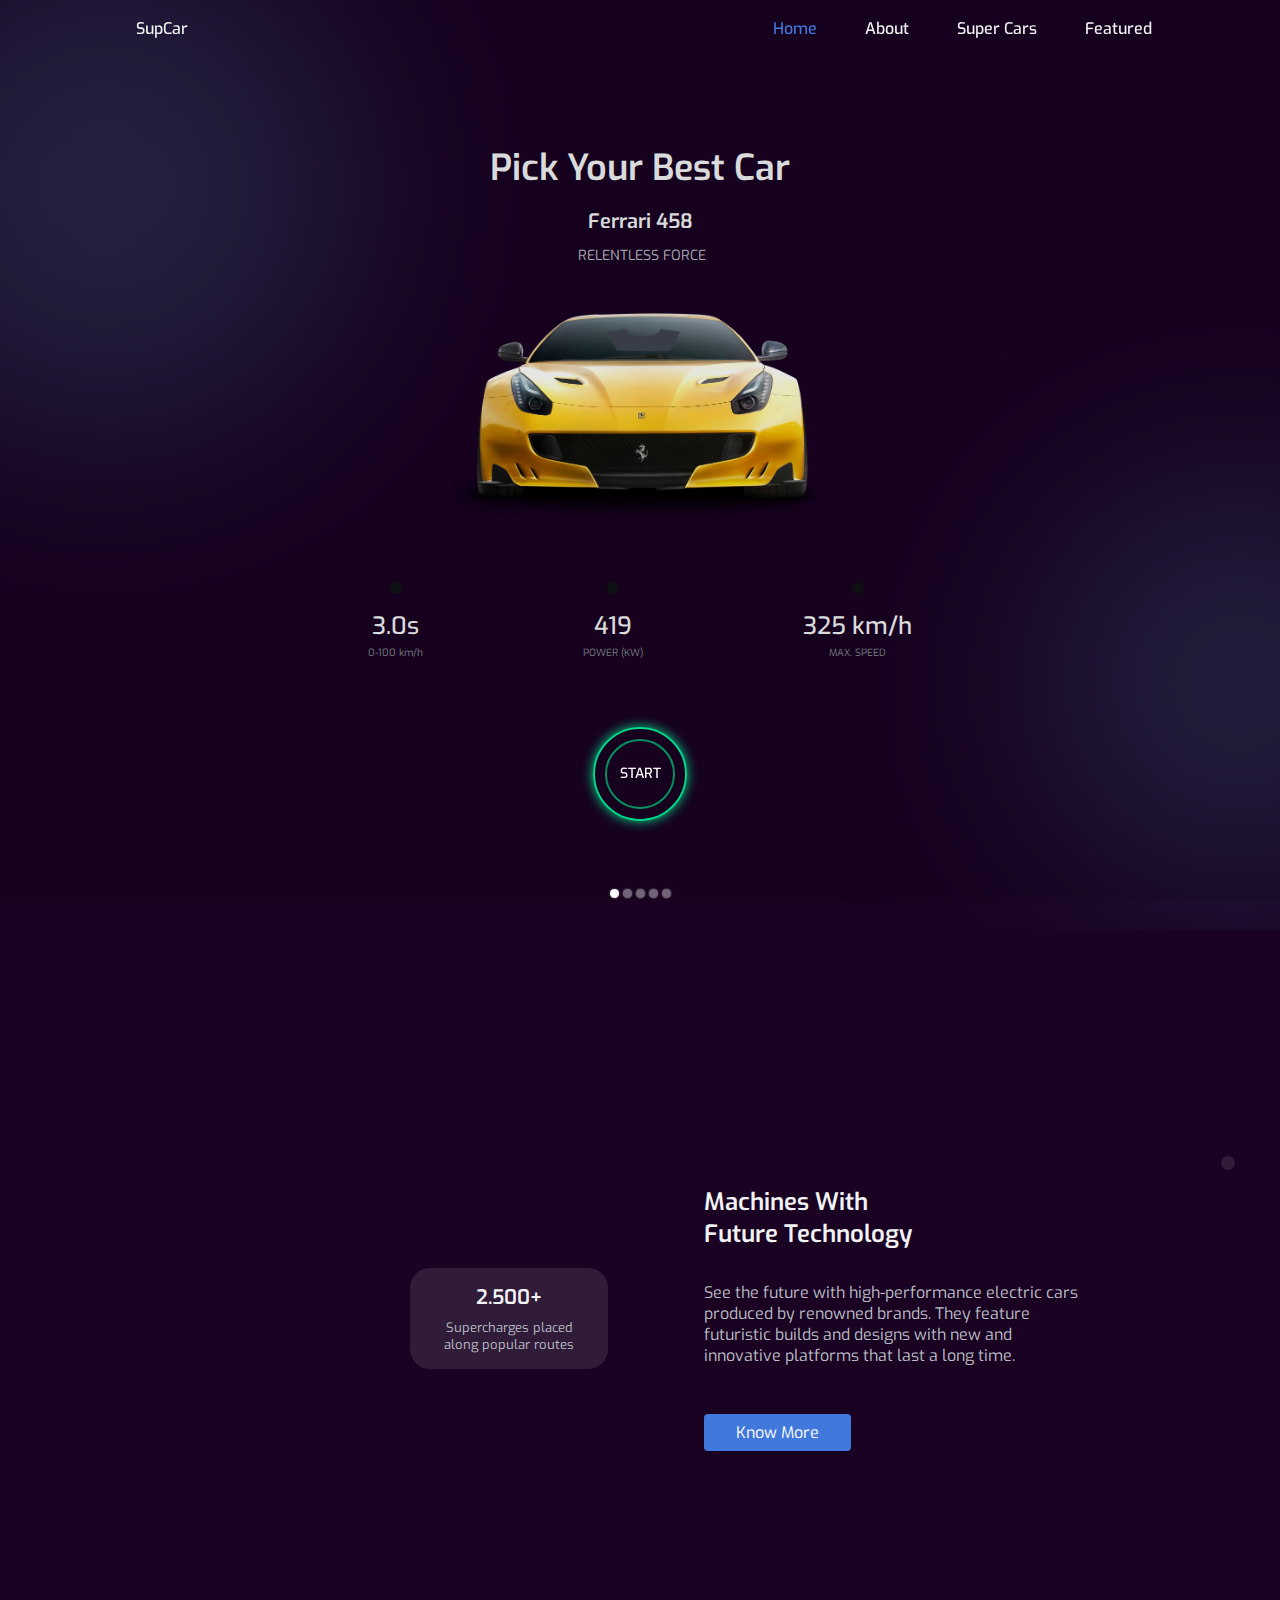
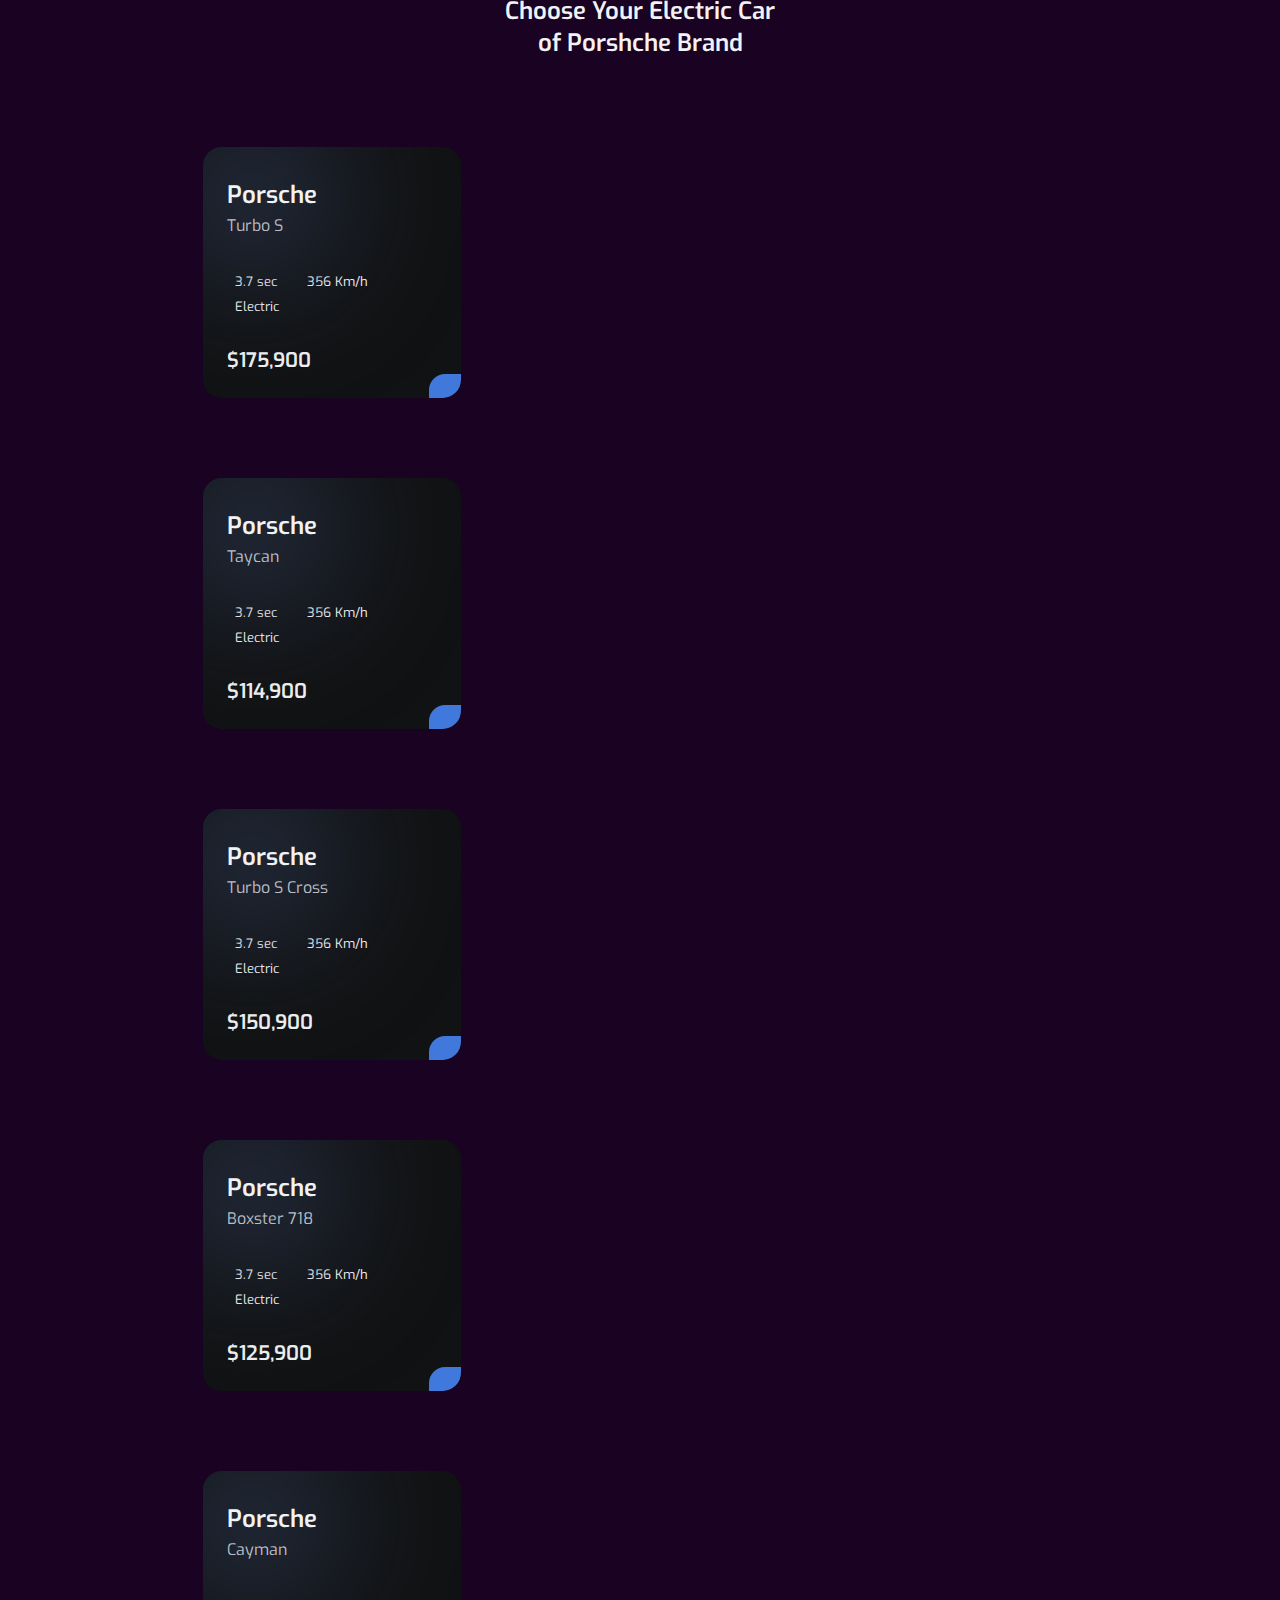
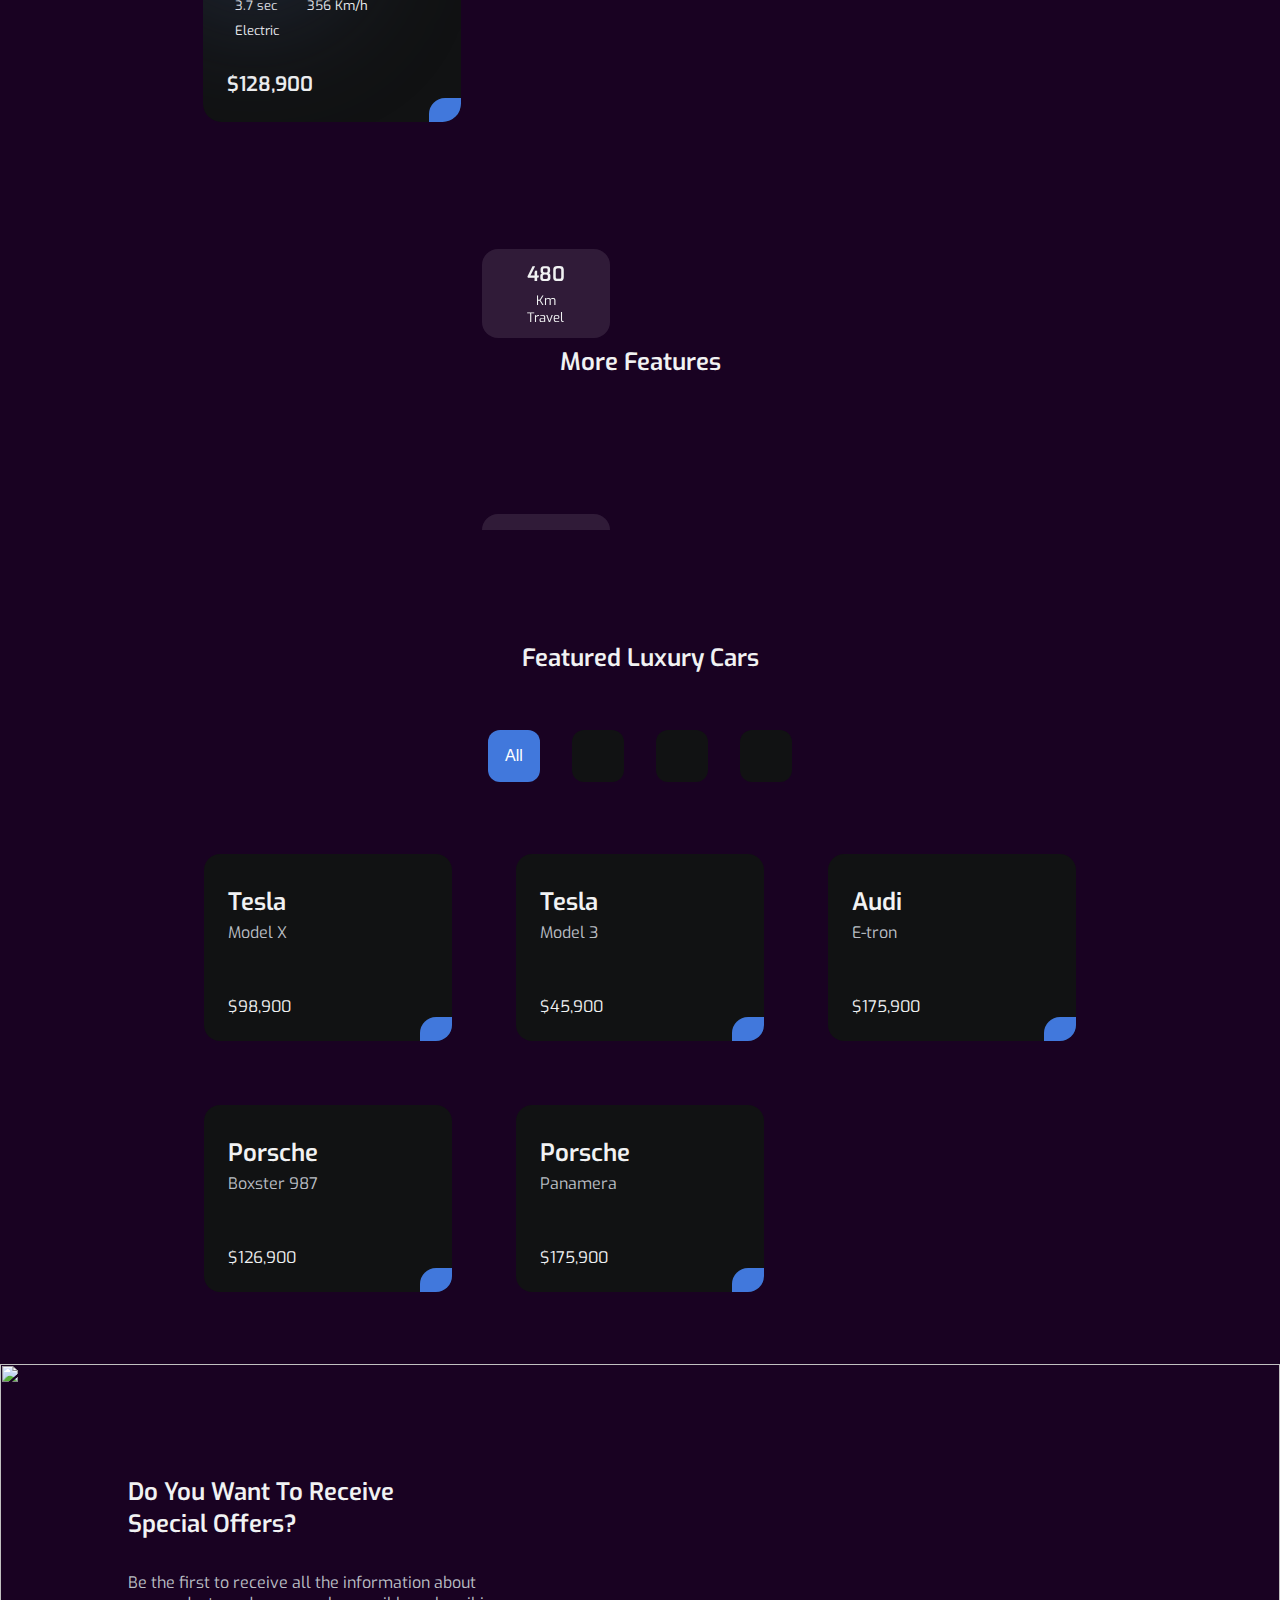
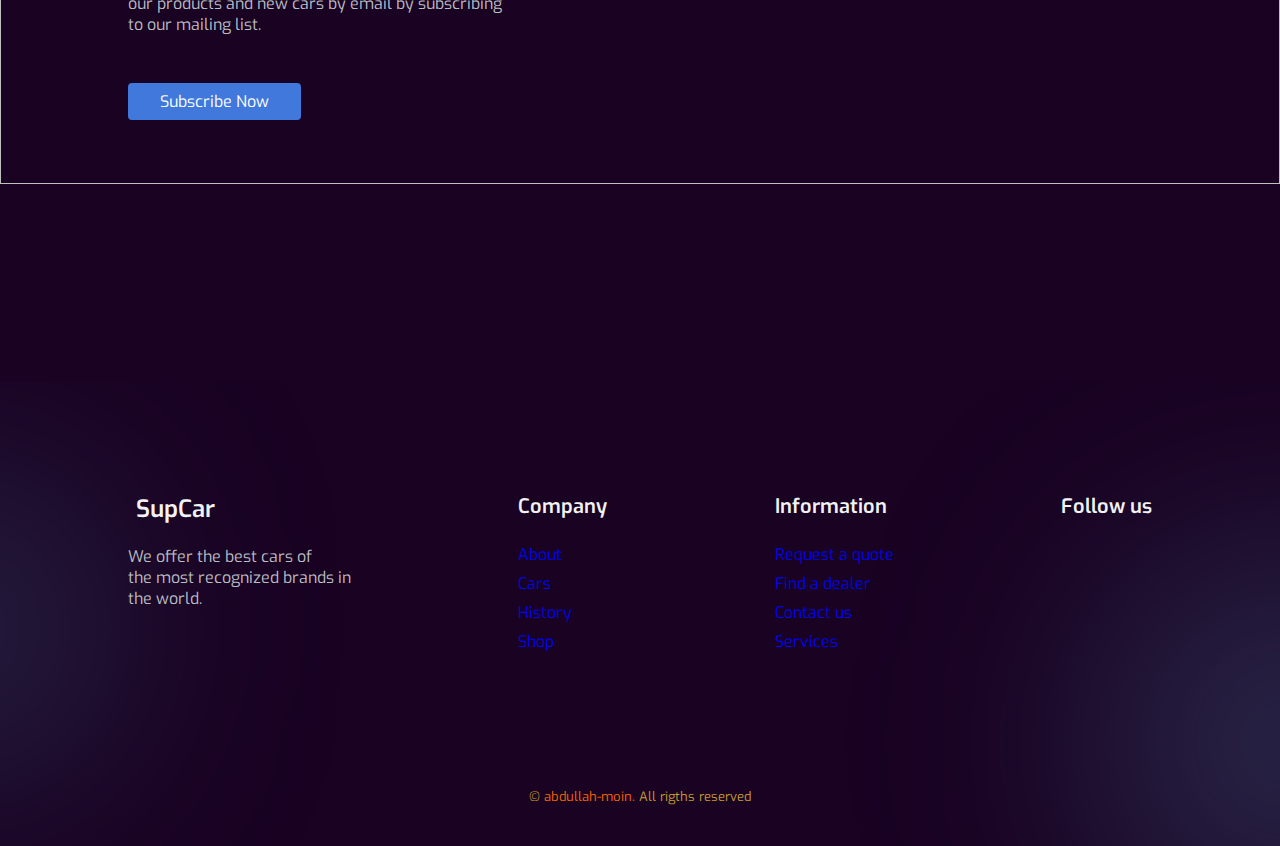
==== commit 9ff91ea7: "footer final" ====
--- a/index.html
+++ b/index.html
@@ -73,7 +73,7 @@
                         Pick Your Best Car
                     </h1>
                     <h2 class="home__subtitle">
-                        Ferrari 458 
+                        Ferrari 458
                     </h2>
                     <h3 class="home__elec">
                         <i class="ri-flashlight-fill"></i>
@@ -112,6 +112,36 @@
                 </div>
 
                 <a href="#" class="home__button">START</a>
+
+                <div class="slider__bg">
+                <div class="slider__bg-navBtn active"></div>
+                <div class="slider__bg-navBtn"></div>
+                <div class="slider__bg-navBtn"></div>
+                <div class="slider__bg-navBtn"></div>
+                <div class="slider__bg-navBtn"></div>
+                
+                </div>
+
+
+
+            </div>
+            <div class="home__social">
+                <a href="#" class="home__social-icon"><i class="ri-facebook-fill"></i></a>
+                <a href="#" class="home__social-icon"><i class="ri-instagram-fill"></i></a>
+                <a href="#" class="home__social-icon"><i class="ri-twitter-fill"></i></a>
+
+            </div>
+
+        </section>
+         <!--==================== GALLERY BANNER ====================-->
+         <section class="gallery section">
+            <div class="gallery__container container grid">
+                <video class="video__slide active" src="assets/video/vid_1.mp4" autoplay muted loop></video>
+                <video class="video__slide" src="assets/video/vid_4.mp4" autoplay muted loop></video>
+                <video class="video__slide" src="assets/video/vid_3.mp4" autoplay muted loop></video>
+                <video class="video__slide" src="assets/video/vid_2.mp4" autoplay muted loop></video>
+                <video class="video__slide" src="assets/video/vid_5.mp4" autoplay muted loop></video>
+            
             </div>
 
         </section>
@@ -417,6 +447,7 @@
             </div>
 
         </section>
+       
 
         <!--==================== OFFER ====================-->
         <section class="offer section">
@@ -478,79 +509,81 @@
         <div class="shapeX shape__small"></div>
 
         <div class="footer__container container grid">
-           <div class="footer__content">
-            <a href="#" class="footer__logo">
-                <i class="ri-steering-line"></i>
-                SupCar
-            </a>
-            <p class="footer__description">
-                We offer the best cars of <br>
-                the most recognized brands in <br>
-                the world.
-            </p>
-           </div>
-
-           
-           <div class="footer__content">
-
-            <h3 class="footer__title">Company </h3>
-
-            <ul class="footer__links">
-                <li>
-                    <a href="#" class="footer__links">About</a>
-                </li>
-                <li>
-                    <a href="#" class="footer__links">Cars</a>
-                </li>
-                <li>
-                    <a href="#" class="footer__links">History</a>
-                </li>
-                <li>
-                    <a href="#" class="footer__links">Shop</a>
-                </li>
-                <li>
-                    <a href="#" class="footer__links"></a>
-                </li>
-            </ul>
-           </div>
-
-           <div class="footer__content">
-            <h3 class="footer__title">Information </h3>
-            <ul class="footer__links">
-                <li>
-                    <a href="#" class="footer__links">Request a quote</a>
-                </li>
-                <li>
-                    <a href="#" class="footer__links">Find a dealer</a>
-                </li>
-                <li>
-                    <a href="#" class="footer__links">Contact us</a>
-                </li>
-                <li>
-                    <a href="#" class="footer__links">Services</a>
-                </li>
-                
-            </ul>
-           </div>
-
-           <div class="footer__content">
-            <h3 class="footer__title"> Follow us </h3>
-           
-            <ul class="footer__social">
-                <a href="" target="_blank" class="footer__social-link">
-                    <i class="ri-facebook-fill"></i>
+            <div class="footer__content">
+                <a href="#" class="footer__logo">
+                    <i class="ri-steering-line"></i>
+                    SupCar
                 </a>
-                <a href="" target="_blank" class="footer__social-link">
-                    <i class="ri-instagram-line"></i>
-                </a>
-                <a href="" target="_blank" class="footer__social-link">
-                    <i class="ri-twitter-line"></i>
-                </a>
-            </ul>
-           </div>
+                <p class="footer__description">
+                    We offer the best cars of <br>
+                    the most recognized brands in <br>
+                    the world.
+                </p>
+            </div>
+
+
+            <div class="footer__content">
+
+                <h3 class="footer__title">Company </h3>
+
+                <ul class="footer__links">
+                    <li>
+                        <a href="#" class="footer__links">About</a>
+                    </li>
+                    <li>
+                        <a href="#" class="footer__links">Cars</a>
+                    </li>
+                    <li>
+                        <a href="#" class="footer__links">History</a>
+                    </li>
+                    <li>
+                        <a href="#" class="footer__links">Shop</a>
+                    </li>
+                    <li>
+                        <a href="#" class="footer__links"></a>
+                    </li>
+                </ul>
+            </div>
+
+            <div class="footer__content">
+                <h3 class="footer__title">Information </h3>
+                <ul class="footer__links">
+                    <li>
+                        <a href="#" class="footer__links">Request a quote</a>
+                    </li>
+                    <li>
+                        <a href="#" class="footer__links">Find a dealer</a>
+                    </li>
+                    <li>
+                        <a href="#" class="footer__links">Contact us</a>
+                    </li>
+                    <li>
+                        <a href="#" class="footer__links">Services</a>
+                    </li>
+
+                </ul>
+            </div>
+
+            <div class="footer__content">
+                <h3 class="footer__title"> Follow us </h3>
+
+                <ul class="footer__social">
+                    <a href="" target="_blank" class="footer__social-link">
+                        <i class="ri-facebook-fill"></i>
+                    </a>
+                    <a href="" target="_blank" class="footer__social-link">
+                        <i class="ri-instagram-line"></i>
+                    </a>
+                    <a href="" target="_blank" class="footer__social-link">
+                        <i class="ri-twitter-line"></i>
+                    </a>
+                </ul>
+            </div>
         </div>
         <span class="footer__copy">
-            &#169; <a target="_blank" href="abdullahmoin.web.app" class="footer__dev-link">abdullah-moin.</a>  All rigths reserved
+            &#169; <a target="_blank" href="abdullahmoin.web.app" class="footer__dev-link">abdullah-moin.</a> All rigths
+            reserved
+            <p id="date"></p>
         </span>
     </footer>
 
--- a/assets/css/styles.css
+++ b/assets/css/styles.css
@@ -16,6 +16,7 @@
   --text-color-light: hsl(219, 4%, 55%);
   --white-color: #fff;
   /* --body-color: hsl(219, 4%, 4%); */
+  
   --body-color: hsl(283, 89%, 7%);
   --container-color: hsl(219, 4%, 7%);
 
@@ -113,7 +114,7 @@
   overflow: hidden;
 }
 
-/* ======== Shape Design ======*/
+/* ======== Shape X Design ======*/
 
 .shapeX{
   background-color: hsla(219, 33%, 32%, .5);
@@ -138,7 +139,7 @@
   filter: blur(64px);
 }
 
-/*=============== HEADER & NAV ===============*/
+/*=============== HEADER & NAV BAR ===============*/
 
 .header{
   width: 100%;
@@ -179,6 +180,7 @@
   .nav__menu{
     position: fixed;
     background-color: hsl(0, 0%, 100%, .1);
+  
     top: 0;
     right: -100%;
     width: 100%;
@@ -214,7 +216,7 @@
   right: 1rem;
   cursor: pointer;
 }
-/* Show menu */
+/* Show menu items */
 .show-menu{
   right: 0;
 }
@@ -236,6 +238,8 @@
 .home{
   position: relative;
   overflow: hidden;
+  display: flex;
+  flex-direction: column;
 
 }
 .home__container{
@@ -270,12 +274,14 @@
 .home__img{
   width: 280px;
   justify-self: center;
+  
 
 }
 .home__car{
   display: flex;
   justify-content: center;
   align-items: center;
+  
   column-gap: 4rem;
   margin-bottom: 2rem;
 
@@ -308,6 +314,7 @@
 
 }
 .home__button{
+  z-index: 888;
   position: relative;
   border: 2px solid hsl(158, 89%, 30%);
   width: 70px;
@@ -317,6 +324,7 @@
   align-items: center;
   justify-content: center;
   justify-self: center;
+  cursor: pointer;
   font-size: var(--small-font-size);
   color: var(--white-color);
   font-weight: var(--font-medium);
@@ -334,6 +342,70 @@
   animation: button 3s infinite; 
 
 }
+
+.home__social{
+  z-index: 888;
+  position: absolute;
+  right: 30px;
+  top: 25rem;
+  display: flex;
+  gap: 1rem;
+  flex-direction: column;
+  transition: 0.3s ease;
+  
+}
+.home__social-icon{
+  color: #fff;
+  font-size: 1.4em;
+  visibility: hidden !important;
+}
+.home__social-icon:hover{
+  color: var(--first-color);
+  
+}
+.slider__bg{
+ 
+  position: relative;
+  display: flex;
+  justify-content: center;
+  align-items: center;
+  padding-top: 2rem;
+  gap: .25rem;
+  cursor: pointer;
+
+}
+.slider__bg-navBtn{
+  z-index: 888;
+  width: 9px;
+  height: 9px;
+  background: rgba(255, 255, 255, 0.392);
+  border-radius: 50%;
+  cursor: pointer;
+  box-shadow: 0 0 2px rgba(255, 255, 255, .5);
+  transition: .3s ease;
+  
+}
+.slider__bg-navBtn:hover{
+
+transform: scale(1.2);
+}
+
+.slider__bg .active{
+  background: #fff;
+  color: #fff;
+}
+.video__slide{
+  
+  width: 100%;
+  clip-path: circle(0% at 0 50%);
+}
+.video__slide.active{
+  clip-path: circle(150% at 0 50%);
+}
+
+
+
+
 
 .home .shape__big,
 .home .shape__small{
@@ -686,6 +758,18 @@
   opacity: 1;
 }
 
+/*=============== GALLERY ===============*/
+.gallery__container video{
+  z-index: 000;
+  position: absolute;
+  opacity: .1;
+  bottom: 0;
+  
+  left: 0;
+  width: 100%;
+  height: 100%;
+  object-fit: cover;
+}
 
 /*=============== OFFER ===============*/
 
@@ -968,11 +1052,14 @@
     width: 380px;
   }
   .home__car{
-    column-gap: 7rem;
+    column-gap: 10rem;
   }
   .home__car-icon{
     font-size: 1.25rem;
     margin-bottom: 1rem;
+  }
+  .home__social-icon{
+    visibility: visible !important;
   }
   .about__container{
     column-gap: 6rem;
